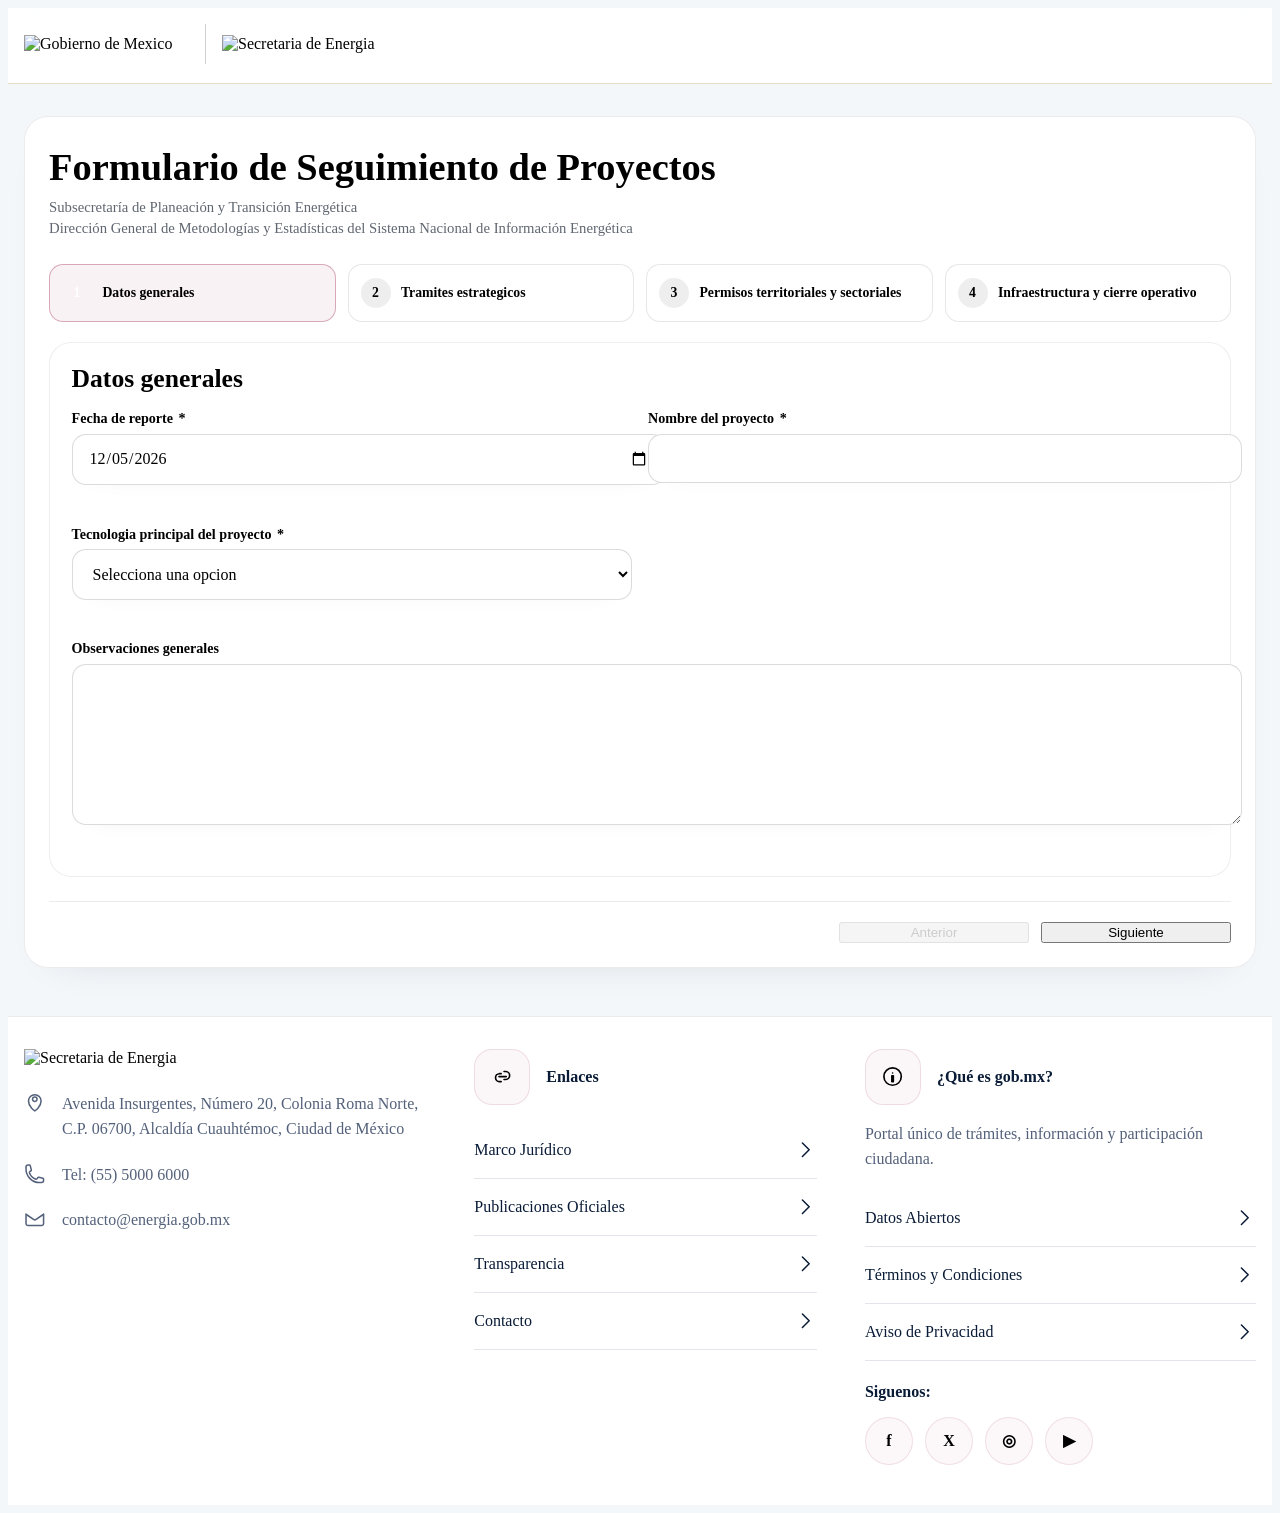
==== index.html @ 850696e2 "Construye formulario de seguimiento" ====
<!doctype html>
<html lang="es">

<head>
    <meta charset="utf-8">
    <meta name="viewport" content="width=device-width, initial-scale=1">
    <title>Formulario de Seguimiento de Proyectos</title>
    <meta name="description" content="Formulario institucional para participantes de la Primera Convocatoria.">
    <link rel="stylesheet" href="Estilos Institucionales/css/base-theme.css">
    <link rel="stylesheet" href="formulario-1c.css">
</head>

<body>
    <svg class="icon-sprite" aria-hidden="true" focusable="false">
        <symbol id="icon-map-pin" viewBox="0 0 24 24">
            <path d="M12 21s7-4.35 7-11a7 7 0 1 0-14 0c0 6.65 7 11 7 11Z" />
            <path d="M12 10.5a2.5 2.5 0 1 0 0-5 2.5 2.5 0 0 0 0 5Z" />
        </symbol>
        <symbol id="icon-phone" viewBox="0 0 24 24">
            <path d="M2.25 6.75c0 8.28 6.72 15 15 15h2.25a2.25 2.25 0 0 0 2.25-2.25v-1.37c0-.52-.35-.97-.85-1.09l-4.42-1.1a1.13 1.13 0 0 0-1.17.42l-.97 1.3a1.13 1.13 0 0 1-1.21.38 12.04 12.04 0 0 1-7.12-7.12 1.13 1.13 0 0 1 .38-1.21l1.3-.97c.36-.27.52-.74.42-1.17L7.01 3.15a1.13 1.13 0 0 0-1.09-.85H4.5A2.25 2.25 0 0 0 2.25 4.5v2.25Z" />
        </symbol>
        <symbol id="icon-envelope" viewBox="0 0 24 24">
            <path d="M21.75 6.75v10.5A2.25 2.25 0 0 1 19.5 19.5h-15a2.25 2.25 0 0 1-2.25-2.25V6.75" />
            <path d="m3 7.5 8.02 5.35a1.75 1.75 0 0 0 1.96 0L21 7.5" />
        </symbol>
        <symbol id="icon-link" viewBox="0 0 24 24">
            <path d="M13.5 6.75h1.88a4.13 4.13 0 0 1 0 8.25H13.5" />
            <path d="M10.5 17.25H8.63a4.13 4.13 0 0 1 0-8.25H10.5" />
            <path d="M8.25 12h7.5" />
        </symbol>
        <symbol id="icon-info" viewBox="0 0 24 24">
            <path d="M11.25 11.25h1.5v6h-1.5z" />
            <path d="M12 8.25h.01" />
            <path d="M21 12a9 9 0 1 1-18 0 9 9 0 0 1 18 0Z" />
        </symbol>
        <symbol id="icon-chevron-right" viewBox="0 0 24 24">
            <path d="m8.25 4.5 7.5 7.5-7.5 7.5" />
        </symbol>
    </svg>

    <header class="page-header">
        <div class="shell page-header__inner">
            <div class="brand-lockup" aria-label="Identidad institucional">
                <img src="Estilos Institucionales/img/logo_gob.png" alt="Gobierno de Mexico"
                    class="brand-lockup__logo brand-lockup__logo--gob">
                <span class="brand-lockup__divider" aria-hidden="true"></span>
                <img src="Estilos Institucionales/img/logo_sener.png" alt="Secretaria de Energia"
                    class="brand-lockup__logo brand-lockup__logo--sener">
            </div>
        </div>
    </header>

    <main class="shell page-main">
        <section class="workspace-grid">
            <form id="convocatoria-form" class="form-card animate-soft animate-fade-in-up" novalidate>
                <div class="form-card__header">
                    <div>
                        <h2>Formulario de Seguimiento de Proyectos</h2>
                        <div class="form-card__institution">
                            <p>Subsecretaría de Planeación y Transición Energética</p>
                            <p>Dirección General de Metodologías y Estadísticas del Sistema Nacional de Información Energética</p>
                        </div>
                    </div>
                </div>

                <div id="global-message" class="notice-banner" hidden></div>
                <nav id="form-stepper" class="stepper" aria-label="Pasos del formulario"></nav>
                <div id="form-sections" class="form-sections"></div>
                <datalist id="projectNameOptions"></datalist>

                <div class="form-actions">
                    <div class="form-actions__buttons">
                        <button type="button" class="btn btn-secondary" id="prev-step-button">Anterior</button>
                        <button type="button" class="btn btn-primary" id="next-step-button">Siguiente</button>
                        <button type="submit" class="btn btn-primary" id="submit-button">Enviar formulario</button>
                    </div>
                </div>
            </form>

        </section>
    </main>

    <footer class="page-footer">
        <div class="shell footer-grid">
            <section class="footer-contact animate-soft animate-fade-in-up" aria-label="Contacto">
                <img src="Estilos Institucionales/img/logo_sener.png" alt="Secretaria de Energia"
                    class="footer-logo">
                <ul class="footer-list">
                    <li>
                        <span class="footer-icon" aria-hidden="true"><svg><use href="#icon-map-pin"></use></svg></span>
                        <span>Avenida Insurgentes, Número 20, Colonia Roma Norte, C.P. 06700, Alcaldía Cuauhtémoc, Ciudad de México</span>
                    </li>
                    <li>
                        <span class="footer-icon" aria-hidden="true"><svg><use href="#icon-phone"></use></svg></span>
                        <span>Tel: (55) 5000 6000</span>
                    </li>
                    <li>
                        <span class="footer-icon" aria-hidden="true"><svg><use href="#icon-envelope"></use></svg></span>
                        <span>contacto@energia.gob.mx</span>
                    </li>
                </ul>
            </section>

            <section class="footer-links animate-soft animate-fade-in-up animate-delay-1" aria-label="Enlaces">
                <div class="footer-heading">
                    <span class="footer-heading__icon" aria-hidden="true"><svg><use href="#icon-link"></use></svg></span>
                    <h2>Enlaces</h2>
                </div>
                <a href="#" class="footer-link">Marco Jurídico<span aria-hidden="true"><svg><use href="#icon-chevron-right"></use></svg></span></a>
                <a href="#" class="footer-link">Publicaciones Oficiales<span aria-hidden="true"><svg><use href="#icon-chevron-right"></use></svg></span></a>
                <a href="#" class="footer-link">Transparencia<span aria-hidden="true"><svg><use href="#icon-chevron-right"></use></svg></span></a>
                <a href="#" class="footer-link">Contacto<span aria-hidden="true"><svg><use href="#icon-chevron-right"></use></svg></span></a>
            </section>

            <section class="footer-gob animate-soft animate-fade-in-up animate-delay-2" aria-label="Gob.mx">
                <div class="footer-heading">
                    <span class="footer-heading__icon" aria-hidden="true"><svg><use href="#icon-info"></use></svg></span>
                    <h2>¿Qué es gob.mx?</h2>
                </div>
                <p>Portal único de trámites, información y participación ciudadana.</p>
                <a href="#" class="footer-link">Datos Abiertos<span aria-hidden="true"><svg><use href="#icon-chevron-right"></use></svg></span></a>
                <a href="#" class="footer-link">Términos y Condiciones<span aria-hidden="true"><svg><use href="#icon-chevron-right"></use></svg></span></a>
                <a href="#" class="footer-link">Aviso de Privacidad<span aria-hidden="true"><svg><use href="#icon-chevron-right"></use></svg></span></a>
                <h3>Siguenos:</h3>
                <div class="footer-social" aria-label="Redes sociales">
                    <a href="#" aria-label="Facebook">f</a>
                    <a href="#" aria-label="X">X</a>
                    <a href="#" aria-label="Instagram">◎</a>
                    <a href="#" aria-label="YouTube">▶</a>
                </div>
            </section>
        </div>
    </footer>

    <script src="formulario-1c.js"></script>
</body>

</html>
---- formulario-1c.css ----
@font-face {
    font-family: 'Patria';
    src: url('Estilos Institucionales/tipografias/Patria_Regular.otf') format('opentype');
    font-weight: 400;
}

@font-face {
    font-family: 'Patria';
    src: url('Estilos Institucionales/tipografias/Patria_Bold.otf') format('opentype');
    font-weight: 700;
}

@font-face {
    font-family: 'Noto Sans Local';
    src: url('Estilos Institucionales/tipografias/NotoSans-Regular.ttf') format('truetype');
    font-weight: 400;
}

@font-face {
    font-family: 'Noto Sans Local';
    src: url('Estilos Institucionales/tipografias/NotoSans-Bold.ttf') format('truetype');
    font-weight: 700;
}

:root {
    --page-bg: #f4f7fa;
    --panel-border: rgba(15, 23, 42, 0.08);
    --panel-shadow: 0 18px 40px -34px rgba(15, 23, 42, 0.22);
    --field-shadow: 0 10px 24px -22px rgba(15, 23, 42, 0.14);
    --danger: #b42318;
    --warning: #b54708;
    --success: #027a48;
    --ink-soft: #5f6670;
    --surface-strong: #ffffff;
    --motion-ease: cubic-bezier(0.22, 1, 0.36, 1);
}

html {
    background: #f4f7fa;
}

body {
    font-family: 'Noto Sans Local', var(--font-sans);
    background: var(--page-bg);
    color: var(--color-text-primary);
}

.icon-sprite {
    position: absolute;
    width: 0;
    height: 0;
    overflow: hidden;
}

.animate-soft {
    animation-duration: 0.55s;
    animation-fill-mode: both;
    animation-timing-function: var(--motion-ease);
}

.animate-fade-in-up {
    animation-name: softFadeInUp;
}

.animate-delay-1 {
    animation-delay: 0.08s;
}

.animate-delay-2 {
    animation-delay: 0.16s;
}

@keyframes softFadeInUp {
    from {
        opacity: 0;
        transform: translate3d(0, 14px, 0);
    }

    to {
        opacity: 1;
        transform: translate3d(0, 0, 0);
    }
}

.shell {
    width: min(1240px, calc(100% - 2rem));
    margin: 0 auto;
}

.page-header {
    position: sticky;
    top: 0;
    z-index: 10;
    backdrop-filter: blur(18px);
    background: rgba(255, 255, 255, 0.92);
    border-bottom: 1px solid rgba(165, 127, 44, 0.26);
}

.page-header::after {
    content: '';
    display: block;
    height: 3px;
    background: var(--gobmx-guinda);
}

.page-header__inner {
    display: flex;
    align-items: center;
    justify-content: space-between;
    gap: 1rem;
    padding: 1rem 0;
}

.brand-lockup {
    display: flex;
    align-items: center;
    gap: 1rem;
    min-width: 0;
}

.brand-lockup__logo--gob {
    width: clamp(118px, 16vw, 165px);
}

.brand-lockup__logo--sener {
    width: clamp(120px, 16vw, 168px);
}

.brand-lockup__divider {
    width: 1px;
    height: 40px;
    background: rgba(152, 152, 154, 0.45);
}

.section-kicker {
    margin: 0;
    text-transform: uppercase;
    letter-spacing: 0.12em;
    font-size: 0.72rem;
    font-weight: 700;
}

.section-kicker {
    color: var(--gobmx-guinda);
}

.page-main {
    padding: 2rem 0 3rem;
}

.form-card {
    background: var(--surface-strong);
    border: 1px solid var(--panel-border);
    box-shadow: var(--panel-shadow);
    border-radius: 24px;
}

.form-card__header h2,
.form-section__title,
.procedure-card__title {
    font-family: 'Patria', var(--font-heading);
}

.workspace-grid {
    display: block;
}

.form-card {
    padding: 1.5rem;
}

.form-card__header {
    display: flex;
    align-items: flex-start;
    justify-content: space-between;
    gap: 1rem;
    margin-bottom: 1.5rem;
}

.form-card__header h2 {
    margin: 0.4rem 0 0;
    color: var(--gobmx-guinda);
    font-size: clamp(1.9rem, 3vw, 2.6rem);
    line-height: 1.08;
}

.form-card__institution {
    margin-top: 0.5rem;
    color: var(--ink-soft);
    font-size: 0.92rem;
    line-height: 1.45;
}

.form-card__institution p {
    margin: 0;
}

.notice-banner {
    border-radius: 16px;
    padding: 0.95rem 1rem;
    margin-bottom: 1.25rem;
    border: 1px solid transparent;
    font-weight: 700;
}

.notice-banner--info {
    background: rgba(30, 91, 79, 0.08);
    color: var(--gobmx-verde);
    border-color: rgba(30, 91, 79, 0.18);
}

.notice-banner--warning {
    background: rgba(181, 71, 8, 0.09);
    color: var(--warning);
    border-color: rgba(181, 71, 8, 0.2);
}

.notice-banner--error {
    background: rgba(180, 35, 24, 0.08);
    color: var(--danger);
    border-color: rgba(180, 35, 24, 0.18);
}

.notice-banner--success {
    background: rgba(2, 122, 72, 0.08);
    color: var(--success);
    border-color: rgba(2, 122, 72, 0.18);
}

.stepper {
    display: grid;
    grid-template-columns: repeat(4, minmax(0, 1fr));
    gap: 0.75rem;
    margin-bottom: 1.25rem;
}

.stepper__item {
    display: flex;
    align-items: center;
    gap: 0.65rem;
    min-height: 58px;
    padding: 0.75rem;
    border: 1px solid rgba(15, 23, 42, 0.1);
    border-radius: 14px;
    background: #ffffff;
    color: var(--color-text-secondary);
    font: inherit;
    font-size: 0.86rem;
    font-weight: 700;
    text-align: left;
    cursor: pointer;
    transition: border-color 0.2s ease, background-color 0.2s ease, color 0.2s ease, transform 0.2s ease;
    animation: softFadeInUp 0.45s var(--motion-ease) both;
}

.stepper__item:nth-child(2) {
    animation-delay: 0.04s;
}

.stepper__item:nth-child(3) {
    animation-delay: 0.08s;
}

.stepper__item:nth-child(4) {
    animation-delay: 0.12s;
}

.stepper__item:hover {
    transform: translateY(-1px);
}

.stepper__item span {
    display: inline-grid;
    place-items: center;
    flex: 0 0 30px;
    width: 30px;
    height: 30px;
    border-radius: 999px;
    background: rgba(152, 152, 154, 0.16);
    color: var(--color-text-secondary);
}

.stepper__item.is-active {
    border-color: rgba(155, 34, 71, 0.35);
    background: rgba(155, 34, 71, 0.06);
    color: var(--gobmx-guinda);
}

.stepper__item.is-active span {
    background: var(--gobmx-guinda);
    color: #ffffff;
}

.form-sections {
    display: grid;
    gap: 1.25rem;
}

.form-section[hidden],
#next-step-button[hidden],
#submit-button[hidden] {
    display: none !important;
}

.form-section {
    padding: 1.35rem;
    border-radius: 22px;
    background: #ffffff;
    border: 1px solid rgba(15, 23, 42, 0.07);
}

.form-section:not([hidden]) {
    animation: softFadeInUp 0.38s var(--motion-ease) both;
}

.form-section__header {
    display: flex;
    align-items: end;
    justify-content: space-between;
    gap: 1rem;
    margin-bottom: 1rem;
}

.form-section__title {
    margin: 0;
    color: var(--gobmx-guinda);
    font-size: 1.6rem;
}

.general-grid,
.procedure-grid,
.field-grid {
    display: grid;
    gap: 1rem;
}

.general-grid,
.field-grid {
    grid-template-columns: repeat(2, minmax(0, 1fr));
}

.field,
.procedure-card {
    position: relative;
}

.field--full,
.procedure-card,
.field-grid .field--full {
    grid-column: 1 / -1;
}

.field__label {
    display: flex;
    align-items: center;
    gap: 0.35rem;
    margin-bottom: 0.4rem;
    font-size: 0.88rem;
    font-weight: 700;
    color: var(--color-text-secondary);
}

.field__required {
    color: var(--gobmx-guinda);
}

.field__control,
.field__textarea,
.field__select {
    width: 100%;
    border: 1px solid rgba(152, 152, 154, 0.35);
    background: #fff;
    border-radius: 14px;
    padding: 0.92rem 1rem;
    font: inherit;
    color: var(--color-text-primary);
    box-shadow: var(--field-shadow);
    transition: border-color 0.2s ease, box-shadow 0.2s ease, transform 0.2s ease;
}

.field__textarea {
    min-height: 130px;
    resize: vertical;
}

.field__control:focus,
.field__textarea:focus,
.field__select:focus {
    outline: none;
    border-color: rgba(155, 34, 71, 0.55);
    box-shadow: 0 0 0 4px rgba(155, 34, 71, 0.12);
    transform: translateY(-1px);
}

.field__error {
    display: block;
    margin-top: 0.45rem;
    font-size: 0.8rem;
}

.field__error {
    color: var(--danger);
    min-height: 1.1rem;
}

.field.is-invalid .field__control,
.field.is-invalid .field__textarea,
.field.is-invalid .field__select {
    border-color: rgba(180, 35, 24, 0.5);
    box-shadow: 0 0 0 4px rgba(180, 35, 24, 0.1);
}

.field.is-disabled {
    opacity: 0.58;
}

.field.is-disabled .field__control,
.field.is-disabled .field__textarea,
.field.is-disabled .field__select {
    background: #f8fafc;
    box-shadow: none;
}

.procedure-grid {
    grid-template-columns: repeat(2, minmax(0, 1fr));
}

.procedure-card {
    padding: 1.1rem;
    border-radius: 20px;
    background: #ffffff;
    border: 1px solid rgba(15, 23, 42, 0.08);
    transition: border-color 0.2s ease, box-shadow 0.2s ease, transform 0.2s ease;
}

.procedure-card:hover {
    border-color: rgba(155, 34, 71, 0.14);
    box-shadow: 0 12px 28px -28px rgba(15, 23, 42, 0.3);
    transform: translateY(-1px);
}

.procedure-card__title {
    margin: 0 0 0.25rem;
    color: var(--gobmx-guinda);
    font-size: 1.2rem;
}

.procedure-card__grid {
    display: grid;
    grid-template-columns: repeat(2, minmax(0, 1fr));
    gap: 1rem;
}

.procedure-card__grid .field:last-child {
    grid-column: 1 / -1;
}

.form-actions {
    margin-top: 1.5rem;
    padding-top: 1.25rem;
    border-top: 1px solid rgba(152, 152, 154, 0.18);
    display: flex;
    align-items: center;
    justify-content: flex-end;
    gap: 1rem;
}

.page-footer p {
    margin: 0;
    color: var(--ink-soft);
}

.form-actions__buttons {
    display: flex;
    gap: 0.75rem;
    flex-wrap: wrap;
    justify-content: flex-end;
}

.btn {
    min-width: 190px;
}

.btn[disabled] {
    opacity: 0.6;
    cursor: not-allowed;
    transform: none;
}

.page-footer {
    border-top: 1px solid rgba(15, 23, 42, 0.08);
    background: #ffffff;
    overflow: hidden;
}

.footer-grid {
    display: grid;
    grid-template-columns: minmax(240px, 1.08fr) minmax(220px, 0.92fr) minmax(240px, 1.05fr);
    gap: clamp(1.5rem, 4vw, 3rem);
    padding: 2rem 0 2.5rem;
}

.footer-logo {
    width: min(220px, 100%);
    margin-bottom: 1.6rem;
}

.footer-list {
    display: grid;
    gap: 1.3rem;
    margin: 0;
    padding: 0;
    list-style: none;
}

.footer-list li {
    display: grid;
    grid-template-columns: 26px minmax(0, 1fr);
    gap: 0.75rem;
    color: #53617a;
    line-height: 1.55;
}

.footer-icon,
.footer-heading__icon {
    color: var(--gobmx-guinda);
    font-weight: 700;
}

.footer-icon svg,
.footer-heading__icon svg,
.footer-link svg {
    display: block;
    width: 1.35rem;
    height: 1.35rem;
    fill: none;
    stroke: currentColor;
    stroke-width: 1.7;
    stroke-linecap: round;
    stroke-linejoin: round;
}

.footer-heading__icon svg {
    width: 1.45rem;
    height: 1.45rem;
}

.footer-heading {
    display: flex;
    align-items: center;
    gap: 1rem;
    min-height: 54px;
    margin-bottom: 1.1rem;
}

.footer-heading__icon {
    display: inline-grid;
    place-items: center;
    flex: 0 0 54px;
    width: 54px;
    height: 54px;
    border-radius: 18px;
    background: rgba(155, 34, 71, 0.04);
    border: 1px solid rgba(155, 34, 71, 0.12);
}

.footer-heading h2,
.footer-gob h3 {
    margin: 0;
    color: #091b36;
    font-family: 'Noto Sans Local', var(--font-sans);
    font-size: 1rem;
    font-weight: 700;
}

.footer-gob p {
    margin: 0 0 1.15rem;
    color: #53617a;
    line-height: 1.55;
}

.footer-link {
    display: flex;
    align-items: center;
    justify-content: space-between;
    gap: 1rem;
    min-height: 56px;
    border-bottom: 1px solid rgba(83, 97, 122, 0.16);
    color: #091b36;
    text-decoration: none;
}

.footer-link span {
    color: var(--gobmx-guinda);
    flex: 0 0 auto;
}

.footer-gob h3 {
    margin-top: 1.35rem;
}

.footer-social {
    display: flex;
    flex-wrap: wrap;
    gap: 0.75rem;
    margin-top: 1rem;
}

.footer-social a {
    display: inline-grid;
    place-items: center;
    width: 46px;
    height: 46px;
    border-radius: 999px;
    background: rgba(155, 34, 71, 0.03);
    border: 1px solid rgba(155, 34, 71, 0.12);
    color: var(--gobmx-guinda);
    font-weight: 700;
    text-decoration: none;
    transition: border-color 0.2s ease, background-color 0.2s ease, transform 0.2s ease;
}

.footer-social a:hover,
.footer-link:hover {
    color: var(--gobmx-guinda);
}

.footer-social a:hover {
    background: rgba(155, 34, 71, 0.08);
    border-color: rgba(155, 34, 71, 0.2);
    transform: translateY(-2px);
}

@media (prefers-reduced-motion: reduce) {
    *,
    *::before,
    *::after {
        animation-duration: 0.001ms !important;
        animation-iteration-count: 1 !important;
        scroll-behavior: auto !important;
        transition-duration: 0.001ms !important;
    }
}

@media (max-width: 1100px) {
    .stepper {
        grid-template-columns: repeat(2, minmax(0, 1fr));
    }

    .procedure-grid {
        grid-template-columns: 1fr;
    }

    .footer-grid {
        grid-template-columns: repeat(2, minmax(0, 1fr));
    }

    .footer-gob {
        grid-column: 1 / -1;
    }
}

@media (max-width: 820px) {

    .general-grid,
    .procedure-grid,
    .procedure-card__grid,
    .field-grid,
    .stepper {
        grid-template-columns: 1fr;
    }

    .page-header__inner,
    .form-card__header,
    .form-actions {
        flex-direction: column;
        align-items: flex-start;
    }

    .form-actions__buttons,
    .btn {
        width: 100%;
    }

    .btn {
        min-width: 0;
    }

    .footer-grid {
        grid-template-columns: 1fr;
    }

    .footer-gob {
        grid-column: auto;
    }
}

@media (max-width: 560px) {
    .shell {
        width: min(100% - 1rem, 100%);
    }

    .page-main {
        padding-top: 1rem;
        padding-bottom: 1.5rem;
    }

    .form-card,
    .form-section,
    .procedure-card {
        border-radius: 18px;
    }

    .brand-lockup {
        gap: 0.65rem;
        width: 100%;
        justify-content: center;
    }

    .brand-lockup__divider {
        height: 32px;
    }

    .brand-lockup__logo--gob,
    .brand-lockup__logo--sener {
        width: min(38vw, 132px);
    }

    .form-card {
        padding: 1rem;
    }

    .form-section,
    .procedure-card {
        padding: 1rem;
    }

    .form-card__header h2 {
        font-size: 1.75rem;
    }

    .form-card__institution {
        font-size: 0.86rem;
    }

    .stepper__item {
        min-height: 52px;
    }

    .footer-grid {
        padding-top: 1.5rem;
    }
}
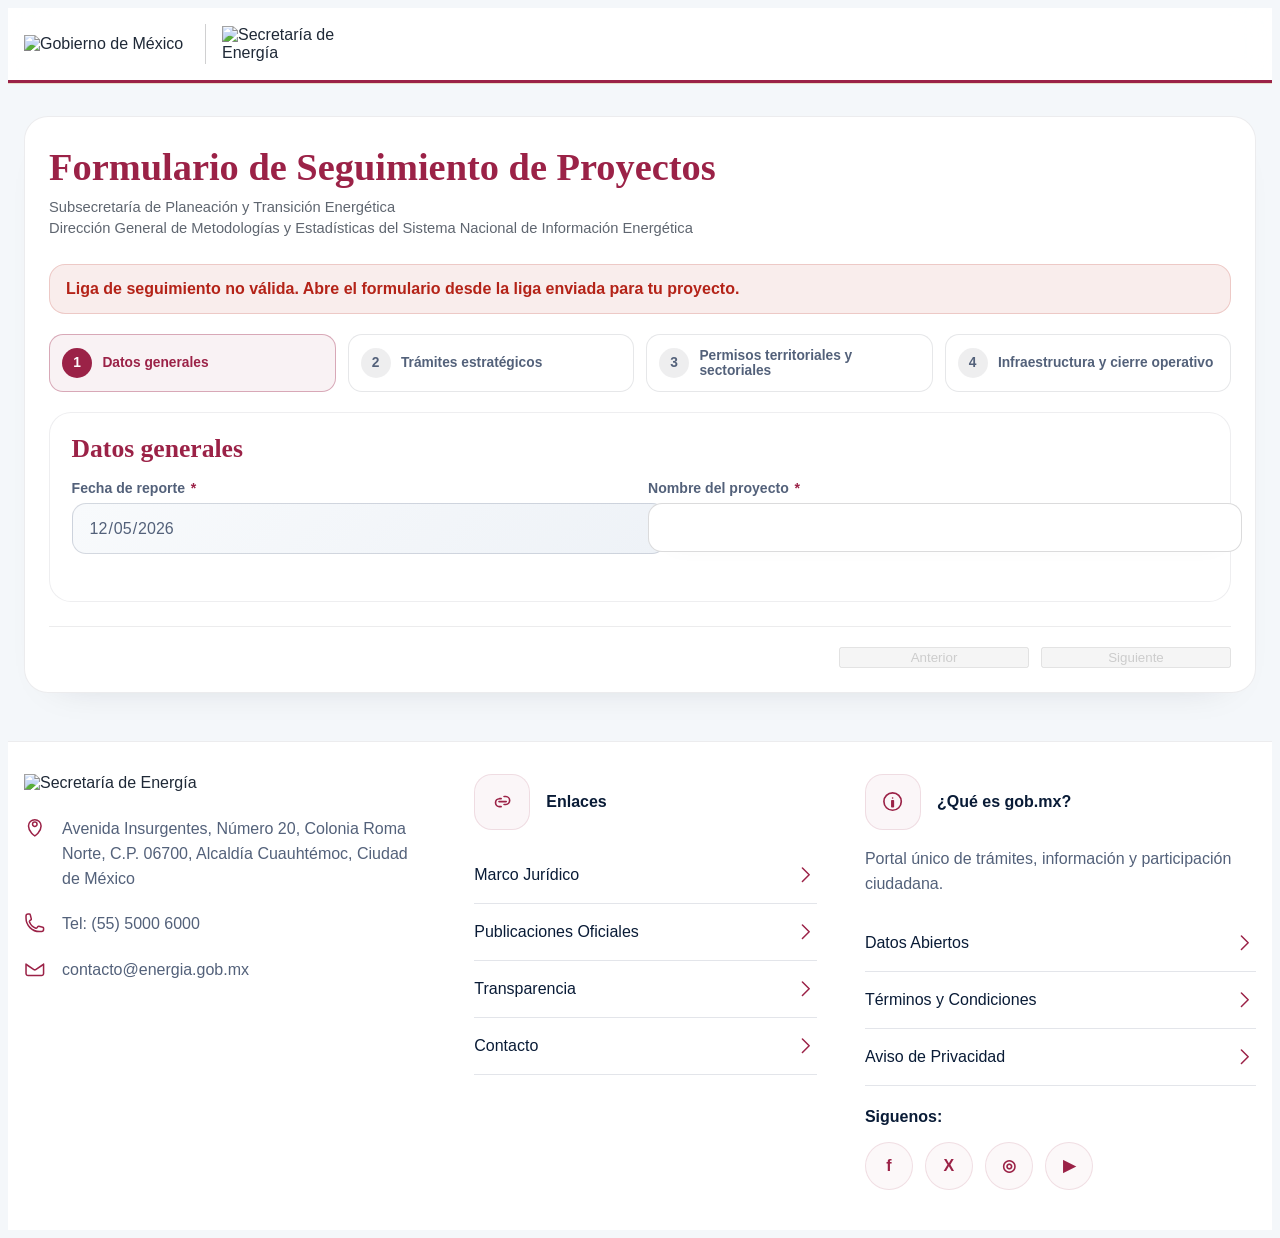
==== commit 7819c0ce: "Agrega dashboard y reporte de seguimiento" ====
--- a/index.html
+++ b/index.html
@@ -41,10 +41,10 @@
     <header class="page-header">
         <div class="shell page-header__inner">
             <div class="brand-lockup" aria-label="Identidad institucional">
-                <img src="Estilos Institucionales/img/logo_gob.png" alt="Gobierno de Mexico"
+                <img src="Estilos Institucionales/img/logo_gob.png" alt="Gobierno de México"
                     class="brand-lockup__logo brand-lockup__logo--gob">
                 <span class="brand-lockup__divider" aria-hidden="true"></span>
-                <img src="Estilos Institucionales/img/logo_sener.png" alt="Secretaria de Energia"
+                <img src="Estilos Institucionales/img/logo_sener.png" alt="Secretaría de Energía"
                     class="brand-lockup__logo brand-lockup__logo--sener">
             </div>
         </div>
@@ -64,6 +64,7 @@
                 </div>
 
                 <div id="global-message" class="notice-banner" hidden></div>
+                <section id="progress-dashboard" class="progress-dashboard" hidden></section>
                 <nav id="form-stepper" class="stepper" aria-label="Pasos del formulario"></nav>
                 <div id="form-sections" class="form-sections"></div>
                 <datalist id="projectNameOptions"></datalist>
@@ -77,13 +78,24 @@
                 </div>
             </form>
 
+            <section id="report-deck-panel" class="report-deck-panel" hidden aria-label="Reporte de seguimiento">
+                <div class="report-toolbar">
+                    <h2>Reporte tipo presentación</h2>
+                    <div class="report-toolbar__actions">
+                        <button type="button" class="btn btn-secondary" id="close-report-button">Volver al formulario</button>
+                        <button type="button" class="btn btn-primary" id="download-pdf-button">Descargar PDF</button>
+                    </div>
+                </div>
+                <div id="report-deck" class="report-deck"></div>
+            </section>
+
         </section>
     </main>
 
     <footer class="page-footer">
         <div class="shell footer-grid">
             <section class="footer-contact animate-soft animate-fade-in-up" aria-label="Contacto">
-                <img src="Estilos Institucionales/img/logo_sener.png" alt="Secretaria de Energia"
+                <img src="Estilos Institucionales/img/logo_sener.png" alt="Secretaría de Energía"
                     class="footer-logo">
                 <ul class="footer-list">
                     <li>
@@ -132,7 +144,10 @@
         </div>
     </footer>
 
-    <script src="formulario-1c.js"></script>
+    <script src="https://cdn.jsdelivr.net/npm/d3@7/dist/d3.min.js"></script>
+    <script src="https://cdn.jsdelivr.net/npm/html2canvas@1.4.1/dist/html2canvas.min.js"></script>
+    <script src="https://cdn.jsdelivr.net/npm/jspdf@2.5.1/dist/jspdf.umd.min.js"></script>
+    <script src="formulario-1c.js?v=20260519-edit-button-text"></script>
 </body>
 
 </html>
--- a/formulario-1c.css
+++ b/formulario-1c.css
@@ -23,6 +23,14 @@
 }
 
 :root {
+    --gobmx-guinda: #9b2247;
+    --gobmx-verde: #1e5b4f;
+    --gobmx-dorado: #a57f2c;
+    --color-text-primary: #1f2937;
+    --color-text-secondary: #53617a;
+    --color-border: rgba(15, 23, 42, 0.12);
+    --font-sans: 'Noto Sans Local', Arial, sans-serif;
+    --font-heading: 'Patria', Georgia, serif;
     --page-bg: #f4f7fa;
     --panel-border: rgba(15, 23, 42, 0.08);
     --panel-shadow: 0 18px 40px -34px rgba(15, 23, 42, 0.22);
@@ -225,6 +233,369 @@
     background: rgba(2, 122, 72, 0.08);
     color: var(--success);
     border-color: rgba(2, 122, 72, 0.18);
+}
+
+.progress-dashboard {
+    position: relative;
+    margin-bottom: 1.4rem;
+    padding: 0;
+    overflow: hidden;
+    border: 1px solid rgba(155, 34, 71, 0.16);
+    border-radius: 18px;
+    background:
+        linear-gradient(135deg, rgba(155, 34, 71, 0.12), transparent 34%),
+        linear-gradient(145deg, #f8fafc 0%, #ffffff 52%, #eef6f2 100%);
+    box-shadow: 0 24px 46px -34px rgba(15, 23, 42, 0.34);
+}
+
+.progress-dashboard::before {
+    content: '';
+    position: absolute;
+    inset: 0;
+    pointer-events: none;
+    background-image:
+        linear-gradient(rgba(155, 34, 71, 0.05) 1px, transparent 1px),
+        linear-gradient(90deg, rgba(30, 91, 79, 0.05) 1px, transparent 1px);
+    background-size: 34px 34px;
+    mask-image: linear-gradient(90deg, rgba(0, 0, 0, 0.75), transparent 75%);
+}
+
+.progress-dashboard__shell {
+    position: relative;
+    display: grid;
+    grid-template-columns: minmax(230px, 0.86fr) minmax(0, 2.5fr);
+    gap: 1rem;
+    padding: 1rem;
+}
+
+.progress-dashboard__side,
+.progress-dashboard__main {
+    border: 1px solid rgba(15, 23, 42, 0.08);
+    border-radius: 14px;
+    background: rgba(255, 255, 255, 0.86);
+    box-shadow: 0 16px 32px -30px rgba(15, 23, 42, 0.42);
+    backdrop-filter: blur(14px);
+}
+
+.progress-dashboard__side {
+    display: grid;
+    align-content: start;
+    gap: 0.9rem;
+    padding: 1rem;
+    border-color: rgba(155, 34, 71, 0.18);
+    background: linear-gradient(160deg, #ffffff 0%, #fff7fa 100%);
+}
+
+.progress-dashboard__main {
+    padding: 1rem;
+}
+
+.progress-dashboard__header {
+    display: flex;
+    align-items: flex-start;
+    justify-content: space-between;
+    gap: 1rem;
+}
+
+.progress-dashboard__eyebrow {
+    margin: 0 0 0.2rem;
+    color: var(--gobmx-verde);
+    font-size: 0.78rem;
+    font-weight: 800;
+    letter-spacing: 0.08em;
+    text-transform: uppercase;
+}
+
+.progress-dashboard h3 {
+    margin: 0;
+    color: var(--gobmx-guinda);
+    font-family: 'Patria', var(--font-heading);
+    font-size: 1.35rem;
+}
+
+.progress-dashboard p {
+    margin: 0.25rem 0 0;
+    color: var(--color-text-secondary);
+}
+
+.progress-dashboard__chart {
+    display: grid;
+    place-items: center;
+    width: 100%;
+    min-height: 138px;
+}
+
+.progress-donut-chart {
+    position: relative;
+    display: grid;
+    place-items: center;
+    width: 138px;
+    height: 138px;
+    border: 1px solid rgba(155, 34, 71, 0.18);
+    border-radius: 50%;
+    background: #ffffff;
+    color: var(--gobmx-guinda);
+    box-shadow: 0 10px 24px -18px rgba(155, 34, 71, 0.48);
+}
+
+.progress-donut-chart svg {
+    width: 100%;
+    height: 100%;
+}
+
+.progress-donut-chart__label,
+.progress-donut-chart > strong,
+.progress-donut-chart > span {
+    position: absolute;
+    inset: 0;
+    display: grid;
+    place-content: center;
+    text-align: center;
+}
+
+.progress-donut-chart__label strong,
+.progress-donut-chart > strong {
+    font-size: 1.6rem;
+    line-height: 1;
+}
+
+.progress-donut-chart__label span,
+.progress-donut-chart > span {
+    margin-top: 2rem;
+    color: var(--color-text-secondary);
+    font-size: 0.78rem;
+    font-weight: 700;
+}
+
+.progress-status-chart {
+    display: grid;
+    gap: 0.58rem;
+    margin-top: 0.8rem;
+    padding: 0.85rem;
+    border: 1px solid rgba(15, 23, 42, 0.08);
+    border-radius: 12px;
+    background: rgba(248, 250, 252, 0.86);
+}
+
+.progress-status-row {
+    display: grid;
+    grid-template-columns: minmax(92px, 0.75fr) minmax(120px, 2fr) 2.2rem;
+    align-items: center;
+    gap: 0.65rem;
+}
+
+.progress-status-row__label {
+    color: var(--color-text-secondary);
+    font-size: 0.78rem;
+    font-weight: 800;
+}
+
+.progress-status-row__track {
+    overflow: hidden;
+    height: 9px;
+    border-radius: 999px;
+    background: rgba(15, 23, 42, 0.1);
+}
+
+.progress-status-row__track span {
+    display: block;
+    height: 100%;
+    border-radius: inherit;
+}
+
+.progress-status-row strong {
+    color: var(--color-text-primary);
+    font-size: 0.9rem;
+    text-align: right;
+}
+
+.progress-status-row--complete .progress-status-row__track span {
+    background: var(--success);
+}
+
+.progress-status-row--progress .progress-status-row__track span {
+    background: var(--warning);
+}
+
+.progress-status-row--issue .progress-status-row__track span {
+    background: var(--danger);
+}
+
+.progress-status-row--pending .progress-status-row__track span {
+    background: var(--color-text-secondary);
+}
+
+.progress-dashboard__meta {
+    display: flex;
+    flex-wrap: wrap;
+    gap: 0.5rem;
+}
+
+.progress-dashboard__meta span {
+    padding: 0.32rem 0.58rem;
+    border: 1px solid rgba(15, 23, 42, 0.08);
+    border-radius: 999px;
+    background: rgba(255, 255, 255, 0.72);
+    color: var(--color-text-secondary);
+    font-size: 0.78rem;
+    font-weight: 800;
+}
+
+.progress-dashboard__metrics {
+    display: grid;
+    grid-template-columns: repeat(4, minmax(0, 1fr));
+    gap: 0.75rem;
+    margin-top: 0.9rem;
+}
+
+.progress-metric {
+    position: relative;
+    overflow: hidden;
+    padding: 0.8rem;
+    border: 1px solid rgba(15, 23, 42, 0.08);
+    border-radius: 12px;
+    background: #ffffff;
+    box-shadow: 0 12px 24px -26px rgba(15, 23, 42, 0.5);
+}
+
+.progress-metric::after {
+    content: '';
+    position: absolute;
+    inset: auto 0 0;
+    height: 4px;
+    background: var(--color-text-secondary);
+}
+
+.progress-metric--complete::after {
+    background: var(--success);
+}
+
+.progress-metric--progress::after {
+    background: var(--warning);
+}
+
+.progress-metric--issue::after {
+    background: var(--danger);
+}
+
+.progress-metric--pending::after {
+    background: var(--gobmx-guinda);
+}
+
+.progress-metric span,
+.progress-metric small {
+    display: block;
+    color: var(--color-text-secondary);
+    font-size: 0.76rem;
+    font-weight: 800;
+}
+
+.progress-metric strong {
+    display: block;
+    margin: 0.18rem 0;
+    color: var(--color-text-primary);
+    font-size: 1.55rem;
+    line-height: 1;
+}
+
+.progress-metric--complete strong {
+    color: var(--success);
+}
+
+.progress-metric--progress strong {
+    color: var(--warning);
+}
+
+.progress-metric--issue strong {
+    color: var(--danger);
+}
+
+.progress-metric--pending strong {
+    color: var(--color-text-secondary);
+}
+
+.progress-dashboard__stages {
+    display: grid;
+    grid-template-columns: repeat(2, minmax(0, 1fr));
+    gap: 0.75rem;
+    margin-top: 0.75rem;
+}
+
+.stage-progress-card {
+    position: relative;
+    padding: 0.85rem;
+    border: 1px solid rgba(15, 23, 42, 0.08);
+    border-radius: 12px;
+    background: #ffffff;
+    box-shadow: 0 12px 24px -28px rgba(15, 23, 42, 0.45);
+}
+
+.stage-progress-card__top {
+    display: flex;
+    align-items: flex-start;
+    justify-content: space-between;
+    gap: 0.75rem;
+}
+
+.stage-progress-card h4 {
+    margin: 0;
+    color: var(--color-text-primary);
+    font-size: 0.86rem;
+}
+
+.stage-progress-card strong {
+    color: var(--gobmx-guinda);
+}
+
+.stage-progress-card__bar {
+    overflow: hidden;
+    height: 7px;
+    margin-top: 0.65rem;
+    border-radius: 999px;
+    background: rgba(15, 23, 42, 0.1);
+}
+
+.stage-progress-card__bar span {
+    display: block;
+    height: 100%;
+    border-radius: inherit;
+    background: var(--gobmx-guinda);
+}
+
+.stage-progress-card p {
+    margin-top: 0.55rem;
+    font-size: 0.78rem;
+    font-weight: 700;
+}
+
+.progress-dashboard__footer {
+    display: flex;
+    align-items: center;
+    justify-content: space-between;
+    gap: 0.75rem;
+    margin-top: 0.85rem;
+    color: var(--color-text-secondary);
+    font-size: 0.82rem;
+    font-weight: 700;
+}
+
+.progress-dashboard__pending {
+    display: grid;
+    gap: 0.32rem;
+    min-width: 0;
+    padding: 0.75rem;
+    border: 1px solid rgba(30, 91, 79, 0.12);
+    border-radius: 12px;
+    background: rgba(30, 91, 79, 0.06);
+    color: var(--color-text-secondary);
+    font-size: 0.82rem;
+}
+
+.progress-dashboard__pending span {
+    overflow: hidden;
+    text-overflow: ellipsis;
+    white-space: normal;
+    line-height: 1.35;
 }
 
 .stepper {
@@ -297,6 +668,8 @@
 }
 
 .form-section[hidden],
+.stepper__item[hidden],
+.procedure-card[hidden],
 #next-step-button[hidden],
 #submit-button[hidden] {
     display: none !important;
@@ -362,6 +735,10 @@
 
 .field__required {
     color: var(--gobmx-guinda);
+}
+
+.field__control-wrap {
+    position: relative;
 }
 
 .field__control,
@@ -378,6 +755,51 @@
     transition: border-color 0.2s ease, box-shadow 0.2s ease, transform 0.2s ease;
 }
 
+.field.is-prefilled .field__control,
+.field.is-prefilled .field__textarea,
+.field.is-prefilled .field__select,
+.field__control[readonly] {
+    background: linear-gradient(135deg, #f8fafc 0%, #eef2f7 100%);
+    border-color: rgba(83, 97, 122, 0.22);
+    color: var(--color-text-secondary);
+    box-shadow: none;
+}
+
+.field__edit-button {
+    display: none;
+    align-items: center;
+    justify-content: center;
+    flex: 0 0 auto;
+    gap: 0.32rem;
+    min-width: 4.6rem;
+    height: 2rem;
+    padding: 0 0.65rem;
+    border: 1px solid rgba(155, 34, 71, 0.18);
+    border-radius: 999px;
+    background: #ffffff;
+    color: var(--gobmx-guinda);
+    font: inherit;
+    font-size: 0.76rem;
+    font-weight: 700;
+    cursor: pointer;
+    box-shadow: 0 8px 18px -18px rgba(15, 23, 42, 0.35);
+    transition: background-color 0.2s ease, border-color 0.2s ease, transform 0.2s ease;
+}
+
+.field.is-prefilled .field__edit-button:not([hidden]) {
+    display: inline-flex;
+}
+
+.field__label .field__edit-button {
+    margin-left: auto;
+}
+
+.field__edit-button:hover {
+    background: rgba(155, 34, 71, 0.08);
+    border-color: rgba(155, 34, 71, 0.3);
+    transform: translateY(-1px);
+}
+
 .field__textarea {
     min-height: 130px;
     resize: vertical;
@@ -433,16 +855,73 @@
     transition: border-color 0.2s ease, box-shadow 0.2s ease, transform 0.2s ease;
 }
 
+.procedure-card--complete {
+    border-color: rgba(2, 122, 72, 0.22);
+    background: linear-gradient(135deg, rgba(2, 122, 72, 0.06), #ffffff 58%);
+}
+
+.procedure-card--progress {
+    border-color: rgba(181, 71, 8, 0.2);
+    background: linear-gradient(135deg, rgba(181, 71, 8, 0.06), #ffffff 58%);
+}
+
+.procedure-card--issue {
+    border-color: rgba(180, 35, 24, 0.2);
+    background: linear-gradient(135deg, rgba(180, 35, 24, 0.055), #ffffff 58%);
+}
+
+.procedure-card--pending {
+    border-color: rgba(83, 97, 122, 0.16);
+}
+
 .procedure-card:hover {
     border-color: rgba(155, 34, 71, 0.14);
     box-shadow: 0 12px 28px -28px rgba(15, 23, 42, 0.3);
     transform: translateY(-1px);
 }
 
+.procedure-card__heading {
+    display: flex;
+    align-items: flex-start;
+    justify-content: space-between;
+    gap: 0.75rem;
+    margin-bottom: 0.75rem;
+}
+
 .procedure-card__title {
-    margin: 0 0 0.25rem;
+    margin: 0;
     color: var(--gobmx-guinda);
     font-size: 1.2rem;
+}
+
+.procedure-status-badge {
+    flex: 0 0 auto;
+    padding: 0.28rem 0.52rem;
+    border: 1px solid rgba(83, 97, 122, 0.18);
+    border-radius: 999px;
+    background: #ffffff;
+    color: var(--color-text-secondary);
+    font-size: 0.72rem;
+    font-weight: 800;
+}
+
+.procedure-status-badge--complete {
+    border-color: rgba(2, 122, 72, 0.2);
+    color: var(--success);
+}
+
+.procedure-status-badge--progress {
+    border-color: rgba(181, 71, 8, 0.2);
+    color: var(--warning);
+}
+
+.procedure-status-badge--issue {
+    border-color: rgba(180, 35, 24, 0.2);
+    color: var(--danger);
+}
+
+.procedure-status-badge--pending {
+    color: var(--color-text-secondary);
 }
 
 .procedure-card__grid {
@@ -475,6 +954,463 @@
     gap: 0.75rem;
     flex-wrap: wrap;
     justify-content: flex-end;
+}
+
+.dashboard-action {
+    padding: 0.36rem 0.62rem;
+    border: 1px solid rgba(155, 34, 71, 0.18);
+    border-radius: 4px;
+    background: #ffffff;
+    color: var(--gobmx-guinda);
+    font: inherit;
+    font-size: 0.78rem;
+    font-weight: 800;
+    cursor: pointer;
+}
+
+.dashboard-action--primary {
+    background: var(--gobmx-guinda);
+    color: #ffffff;
+}
+
+.progress-dashboard__actions {
+    display: flex;
+    align-items: center;
+    flex-wrap: wrap;
+    justify-content: flex-end;
+    gap: 0.5rem;
+}
+
+.report-deck-panel {
+    margin-top: 2rem;
+}
+
+.report-toolbar {
+    max-width: 1280px;
+    margin: 0 auto 1rem;
+    display: flex;
+    align-items: center;
+    justify-content: space-between;
+    gap: 1rem;
+}
+
+.report-toolbar h2 {
+    margin: 0;
+    color: var(--gobmx-guinda);
+    font-family: 'Patria', var(--font-heading);
+    font-size: 1.4rem;
+}
+
+.report-toolbar__actions {
+    display: flex;
+    flex-wrap: wrap;
+    gap: 0.75rem;
+}
+
+.report-deck {
+    max-width: 1280px;
+    margin: 0 auto;
+    display: grid;
+    gap: 2rem;
+}
+
+.report-slide {
+    position: relative;
+    overflow: hidden;
+    width: 1280px;
+    height: 720px;
+    background: #ffffff;
+    box-shadow: 0 10px 28px rgba(15, 23, 42, 0.18);
+}
+
+.report-slide--summary,
+.report-slide--stage {
+    display: grid;
+    grid-template-rows: auto auto auto 1fr auto;
+}
+
+.report-slide--cover {
+    display: grid;
+    grid-template-rows: auto 1fr 14px;
+    background: #6a172f;
+    color: #ffffff;
+}
+
+.report-cover-bg,
+.report-cover-overlay {
+    position: absolute;
+    inset: 0;
+    width: 100%;
+    height: 100%;
+}
+
+.report-cover-bg {
+    object-fit: cover;
+    object-position: center;
+    z-index: 0;
+    opacity: 1;
+}
+
+.report-cover-overlay {
+    z-index: 1;
+    background:
+        linear-gradient(90deg, rgba(58, 8, 23, 0.02) 0%, rgba(75, 10, 28, 0.05) 28%, rgba(52, 8, 20, 0.18) 100%),
+        linear-gradient(135deg, rgba(155, 34, 71, 0.08) 0%, rgba(30, 91, 79, 0.06) 58%, rgba(0, 0, 0, 0.18) 100%);
+}
+
+.report-slide__top {
+    position: relative;
+    z-index: 2;
+    display: flex;
+    align-items: center;
+    gap: 24px;
+    padding: 18px 56px;
+    border-bottom: 4px solid var(--gobmx-dorado);
+    background: rgba(255, 255, 255, 0.96);
+}
+
+.report-slide__top img {
+    height: 56px;
+    width: auto;
+}
+
+.report-slide__top span {
+    width: 1px;
+    height: 48px;
+    background: var(--color-border);
+}
+
+.report-slide__unit {
+    margin-left: auto;
+    color: var(--color-text-primary);
+    font-size: 11px;
+    letter-spacing: 0.04em;
+    text-transform: uppercase;
+}
+
+.report-slide__body {
+    position: relative;
+    z-index: 2;
+    padding: 24px 60px 64px 28%;
+    display: flex;
+    flex-direction: column;
+    justify-content: flex-start;
+    gap: 16px;
+}
+
+.report-slide__eyebrow {
+    margin: 0;
+    color: var(--gobmx-dorado);
+    font-size: 0.88rem;
+    font-weight: 900;
+    letter-spacing: 0.28em;
+    text-transform: uppercase;
+}
+
+.report-slide h1,
+.report-slide h2 {
+    margin: 0;
+    font-family: 'Patria', var(--font-heading);
+}
+
+.report-slide h1 {
+    max-width: 900px;
+    color: #ffffff;
+    font-size: 3.55rem;
+    line-height: 1.05;
+    text-shadow: 0 3px 14px rgba(0, 0, 0, 0.42);
+}
+
+.report-slide__body > p:not(.report-slide__eyebrow) {
+    max-width: 820px;
+    margin: 0;
+    color: #ffffff;
+    font-family: 'Patria', var(--font-heading);
+    font-size: 1.22rem;
+    font-weight: 700;
+    line-height: 1.25;
+    text-shadow: 0 2px 10px rgba(0, 0, 0, 0.42);
+}
+
+.report-slide__body > p.report-slide__dg {
+    max-width: 850px;
+    border-left: 3px solid var(--gobmx-dorado);
+    padding-left: 14px;
+}
+
+.report-slide__meta {
+    display: flex;
+    align-items: center;
+    gap: 1.8rem;
+    margin-top: 1.5rem;
+    color: rgba(255, 255, 255, 0.88);
+    font-size: 0.92rem;
+    text-shadow: 0 2px 8px rgba(0, 0, 0, 0.36);
+}
+
+.report-slide__meta strong {
+    font-size: 3.2rem;
+    color: var(--gobmx-dorado);
+    line-height: 1;
+}
+
+.report-slide__band {
+    position: relative;
+    z-index: 2;
+    background: linear-gradient(90deg, var(--gobmx-guinda) 0 33%, var(--gobmx-verde) 33% 66%, var(--gobmx-dorado) 66% 100%);
+}
+
+.report-slide__header {
+    display: grid;
+    grid-template-columns: 1fr 2fr 1fr;
+    align-items: center;
+    gap: 18px;
+    padding: 14px 28px;
+    border-bottom: 2px solid var(--gobmx-guinda);
+    background: linear-gradient(180deg, #fafafa 0%, #ffffff 100%);
+}
+
+.report-brand-left {
+    display: flex;
+    align-items: center;
+    gap: 10px;
+    color: var(--gobmx-guinda);
+    font-family: 'Patria', var(--font-heading);
+    font-size: 20px;
+    font-weight: 800;
+}
+
+.report-brand-left::before {
+    content: '';
+    width: 4px;
+    height: 24px;
+    border-radius: 2px;
+    background: var(--gobmx-guinda);
+}
+
+.report-ef-title {
+    color: var(--color-text-primary);
+    font-family: 'Patria', var(--font-heading);
+    font-size: 26px;
+    font-weight: 800;
+    text-align: center;
+    text-transform: uppercase;
+}
+
+.report-ef-title::before,
+.report-ef-title::after {
+    content: '·';
+    color: var(--gobmx-dorado);
+    margin: 0 14px;
+    font-size: 24px;
+}
+
+.report-logo-right {
+    display: flex;
+    align-items: center;
+    justify-content: flex-end;
+    gap: 10px;
+}
+
+.report-logo-right span {
+    max-width: 220px;
+    color: var(--color-text-secondary);
+    font-size: 10px;
+    font-weight: 800;
+    line-height: 1.2;
+    text-align: right;
+}
+
+.report-logo-right img {
+    height: 38px;
+    width: auto;
+}
+
+.report-narrative {
+    padding: 14px 28px 6px;
+    color: var(--color-text-primary);
+    font-size: 14px;
+    line-height: 1.5;
+}
+
+.report-narrative strong {
+    color: var(--gobmx-guinda);
+    font-weight: 900;
+}
+
+.report-kpi-grid,
+.report-stage-summary {
+    display: grid;
+    grid-template-columns: repeat(4, minmax(0, 1fr));
+    gap: 12px;
+    padding: 6px 28px 8px;
+}
+
+.report-stage-summary {
+    grid-template-columns: repeat(2, minmax(0, 1fr));
+}
+
+.report-kpi {
+    position: relative;
+    overflow: hidden;
+    min-height: 86px;
+    padding: 12px 14px 12px 18px;
+    border: 1px solid rgba(155, 34, 71, 0.14);
+    border-radius: 6px;
+    background: #ffffff;
+    box-shadow: 0 4px 14px rgba(0, 0, 0, 0.07);
+}
+
+.report-kpi::before {
+    content: '';
+    position: absolute;
+    inset: 0 auto 0 0;
+    width: 5px;
+    background: var(--gobmx-guinda);
+}
+
+.report-kpi:nth-child(2)::before {
+    background: var(--gobmx-verde);
+}
+
+.report-kpi:nth-child(3)::before {
+    background: #f2a900;
+}
+
+.report-kpi:nth-child(4)::before {
+    background: #6c757d;
+}
+
+.report-kpi span,
+.report-kpi small {
+    display: block;
+    color: var(--color-text-secondary);
+    font-size: 0.78rem;
+    font-weight: 800;
+}
+
+.report-kpi strong {
+    display: block;
+    margin: 0.25rem 0;
+    color: var(--gobmx-guinda);
+    font-family: 'Patria', var(--font-heading);
+    font-size: 2.1rem;
+    line-height: 1;
+}
+
+.report-summary-grid {
+    display: grid;
+    grid-template-columns: 260px 1fr;
+    gap: 14px;
+    padding: 4px 28px 12px;
+    min-height: 0;
+}
+
+.report-donut {
+    display: grid;
+    place-items: center;
+    width: 214px;
+    height: 214px;
+    border: 16px solid var(--gobmx-guinda);
+    border-radius: 50%;
+    color: var(--gobmx-guinda);
+    font-family: 'Patria', var(--font-heading);
+    font-size: 2.7rem;
+    font-weight: 800;
+    box-shadow: inset 0 0 0 12px #f8fafc, 0 8px 18px rgba(15, 23, 42, 0.08);
+}
+
+.report-stage-list {
+    display: grid;
+    align-content: start;
+    gap: 0.55rem;
+    padding: 4px 0;
+}
+
+.report-stage-row {
+    display: grid;
+    grid-template-columns: 250px 1fr 54px;
+    align-items: center;
+    gap: 0.75rem;
+    padding: 0.58rem 0.7rem;
+    border: 1px solid rgba(15, 23, 42, 0.08);
+    border-radius: 6px;
+    background: #ffffff;
+    font-size: 0.82rem;
+    font-weight: 800;
+}
+
+.report-stage-row div {
+    overflow: hidden;
+    height: 12px;
+    border-radius: 2px;
+    background: #e8e8e8;
+}
+
+.report-stage-row i {
+    display: block;
+    height: 100%;
+    background: var(--gobmx-guinda);
+}
+
+.report-procedure-table {
+    display: grid;
+    align-content: start;
+    padding: 4px 28px 20px;
+    min-height: 0;
+}
+
+.report-procedure-row {
+    display: grid;
+    grid-template-columns: 250px 120px 1fr;
+    gap: 0.75rem;
+    align-items: start;
+    padding: 0.55rem 0.65rem;
+    border-bottom: 1px solid rgba(15, 23, 42, 0.08);
+    border-left: 5px solid var(--color-border);
+    background: #ffffff;
+    font-size: 0.72rem;
+}
+
+.report-procedure-row--complete {
+    border-left-color: var(--success);
+}
+
+.report-procedure-row--progress {
+    border-left-color: var(--warning);
+}
+
+.report-procedure-row--issue {
+    border-left-color: var(--danger);
+}
+
+.report-procedure-row strong {
+    color: var(--color-text-primary);
+}
+
+.report-procedure-row span {
+    color: var(--gobmx-guinda);
+    font-weight: 900;
+}
+
+.report-procedure-row p {
+    margin: 0;
+    color: var(--color-text-secondary);
+    line-height: 1.3;
+}
+
+.report-slide__footer {
+    position: absolute;
+    left: 0;
+    right: 0;
+    bottom: 0;
+    display: flex;
+    justify-content: space-between;
+    height: 8px;
+    padding: 0 28px;
+    background: linear-gradient(90deg, var(--gobmx-guinda) 0 33%, var(--gobmx-verde) 33% 66%, var(--gobmx-dorado) 66% 100%);
+    color: transparent;
+    font-size: 0;
 }
 
 .btn {
@@ -647,6 +1583,25 @@
         grid-template-columns: repeat(2, minmax(0, 1fr));
     }
 
+    .progress-dashboard__shell {
+        grid-template-columns: 1fr;
+    }
+
+    .progress-dashboard__side {
+        grid-template-columns: minmax(0, 1.3fr) minmax(150px, 0.6fr) minmax(0, 1fr);
+        align-items: center;
+    }
+
+    .report-deck {
+        max-width: 100%;
+        overflow-x: auto;
+    }
+
+    .progress-dashboard__metrics,
+    .progress-dashboard__stages {
+        grid-template-columns: repeat(2, minmax(0, 1fr));
+    }
+
     .procedure-grid {
         grid-template-columns: 1fr;
     }
@@ -672,9 +1627,48 @@
 
     .page-header__inner,
     .form-card__header,
+    .progress-dashboard__header,
     .form-actions {
         flex-direction: column;
         align-items: flex-start;
+    }
+
+    .progress-dashboard__chart {
+        width: 100%;
+        min-height: 138px;
+    }
+
+    .progress-dashboard__side {
+        grid-template-columns: 1fr;
+    }
+
+    .progress-status-row {
+        grid-template-columns: 1fr;
+        gap: 0.32rem;
+    }
+
+    .progress-status-row strong {
+        text-align: left;
+    }
+
+    .progress-dashboard__metrics,
+    .progress-dashboard__stages {
+        grid-template-columns: 1fr;
+    }
+
+    .progress-dashboard__footer,
+    .progress-dashboard__pending {
+        align-items: flex-start;
+        flex-direction: column;
+    }
+
+    .progress-dashboard__pending span {
+        white-space: normal;
+    }
+
+    .report-toolbar {
+        align-items: flex-start;
+        flex-direction: column;
     }
 
     .form-actions__buttons,
@@ -751,3 +1745,56 @@
         padding-top: 1.5rem;
     }
 }
+
+@media print {
+    @page {
+        size: 13.333in 7.5in;
+        margin: 0;
+    }
+
+    html,
+    body {
+        width: 13.333in;
+        margin: 0;
+        padding: 0;
+        background: #ffffff;
+        -webkit-print-color-adjust: exact;
+        print-color-adjust: exact;
+    }
+
+    .page-header,
+    .form-card,
+    .page-footer,
+    .report-toolbar {
+        display: none !important;
+    }
+
+    .page-main,
+    .shell,
+    .workspace-grid,
+    .report-deck-panel,
+    .report-deck {
+        display: block !important;
+        width: 13.333in;
+        max-width: none;
+        margin: 0;
+        padding: 0;
+    }
+
+    .report-deck-panel[hidden] {
+        display: none !important;
+    }
+
+    .report-slide {
+        width: 13.333in;
+        height: 7.5in;
+        box-shadow: none;
+        break-after: page;
+        page-break-after: always;
+    }
+
+    .report-slide:last-child {
+        break-after: auto;
+        page-break-after: auto;
+    }
+}
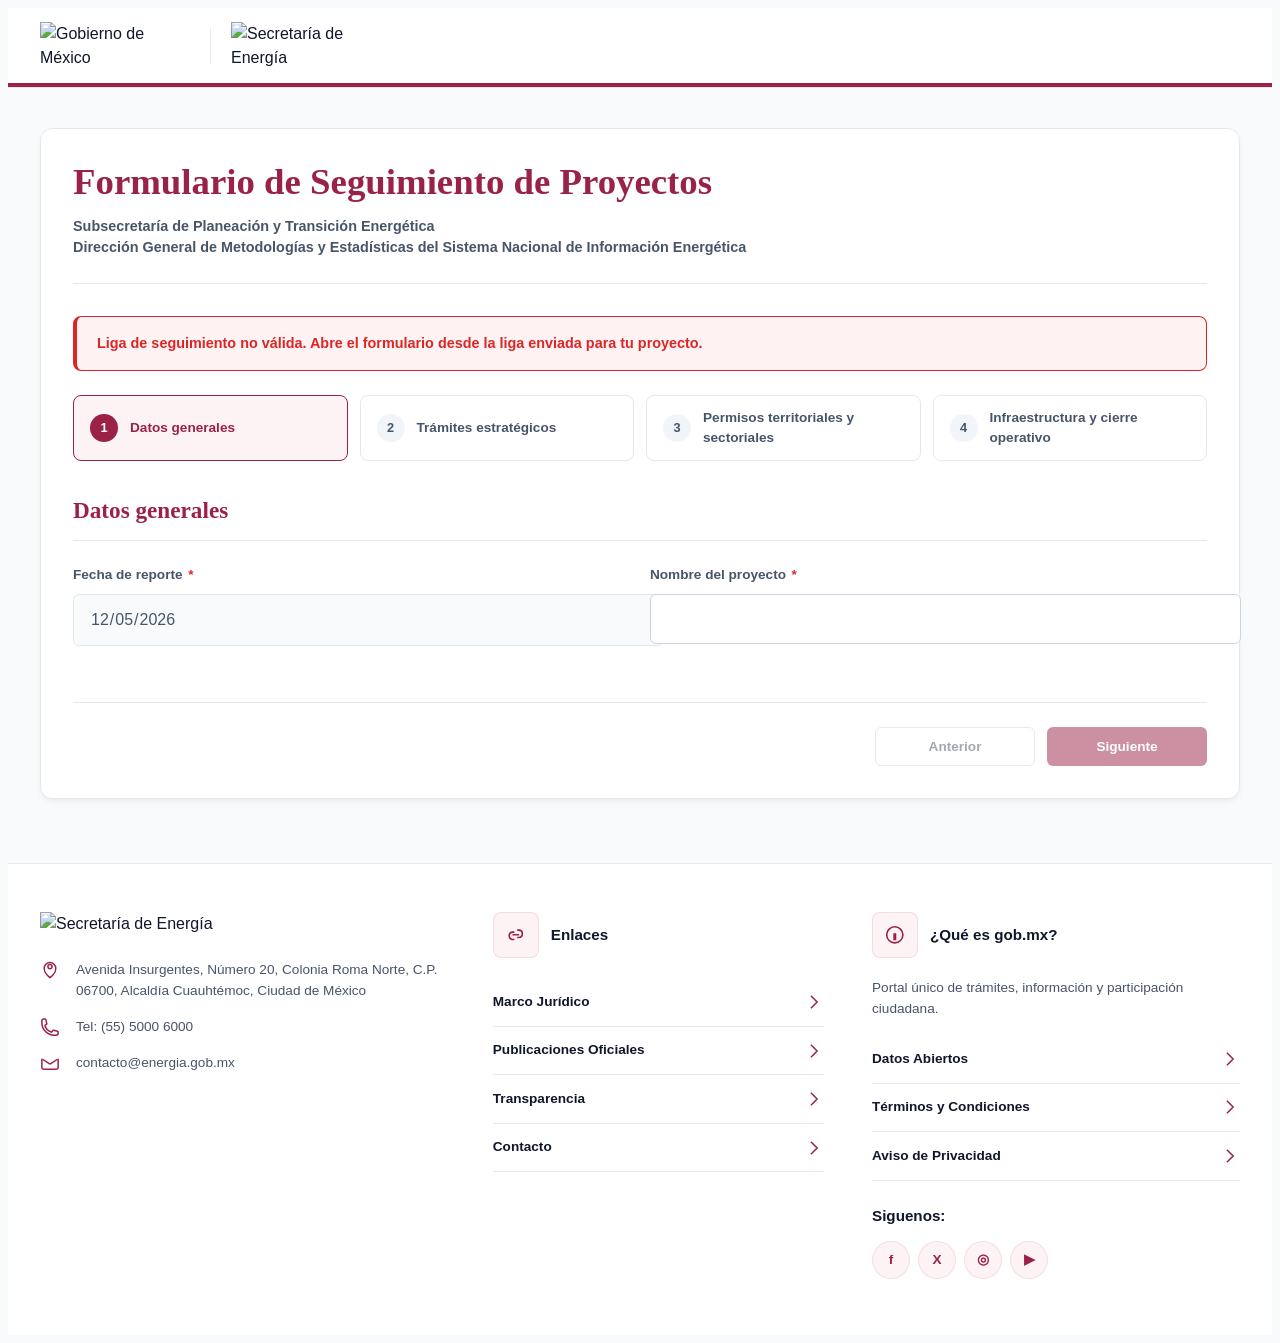
==== commit 043d7710: "feat: enhanced report slides with SVG charts, flattened card layout, local PPT backgrounds - Summary" ====
--- a/index.html
+++ b/index.html
@@ -147,7 +147,7 @@
     <script src="https://cdn.jsdelivr.net/npm/d3@7/dist/d3.min.js"></script>
     <script src="https://cdn.jsdelivr.net/npm/html2canvas@1.4.1/dist/html2canvas.min.js"></script>
     <script src="https://cdn.jsdelivr.net/npm/jspdf@2.5.1/dist/jspdf.umd.min.js"></script>
-    <script src="formulario-1c.js?v=20260519-edit-button-text"></script>
+    <script src="formulario-1c.js?v=20260520-bento-polish"></script>
 </body>
 
 </html>
--- a/formulario-1c.css
+++ b/formulario-1c.css
@@ -24,33 +24,42 @@
 
 :root {
     --gobmx-guinda: #9b2247;
+    --gobmx-guinda-dark: #7a1a36;
+    --gobmx-guinda-light: #fdf2f4;
     --gobmx-verde: #1e5b4f;
+    --gobmx-verde-light: #f0f6f5;
     --gobmx-dorado: #a57f2c;
-    --color-text-primary: #1f2937;
-    --color-text-secondary: #53617a;
-    --color-border: rgba(15, 23, 42, 0.12);
+    --gobmx-dorado-light: #fdfaf4;
+    
+    --color-text-primary: #0f172a; /* Slate 900 for clean typography */
+    --color-text-secondary: #475569; /* Slate 600 */
+    --color-border: #e2e8f0; /* Slate 200 */
+    
     --font-sans: 'Noto Sans Local', Arial, sans-serif;
     --font-heading: 'Patria', Georgia, serif;
-    --page-bg: #f4f7fa;
-    --panel-border: rgba(15, 23, 42, 0.08);
-    --panel-shadow: 0 18px 40px -34px rgba(15, 23, 42, 0.22);
-    --field-shadow: 0 10px 24px -22px rgba(15, 23, 42, 0.14);
-    --danger: #b42318;
-    --warning: #b54708;
-    --success: #027a48;
-    --ink-soft: #5f6670;
+    --page-bg: #f8fafc; /* Slate 50 background for clean, modern interface */
+    --panel-border: #e2e8f0;
+    --panel-shadow: 0 4px 6px -1px rgba(0, 0, 0, 0.05), 0 2px 4px -1px rgba(0, 0, 0, 0.03);
+    --field-shadow: none;
+    
+    --danger: #dc2626;
+    --warning: #d97706;
+    --success: #15803d;
+    --ink-soft: #64748b;
     --surface-strong: #ffffff;
-    --motion-ease: cubic-bezier(0.22, 1, 0.36, 1);
+    --motion-ease: cubic-bezier(0.16, 1, 0.3, 1);
 }
 
 html {
-    background: #f4f7fa;
+    background: var(--page-bg);
 }
 
 body {
-    font-family: 'Noto Sans Local', var(--font-sans);
+    font-family: var(--font-sans);
     background: var(--page-bg);
     color: var(--color-text-primary);
+    -webkit-font-smoothing: antialiased;
+    line-height: 1.5;
 }
 
 .icon-sprite {
@@ -60,8 +69,9 @@
     overflow: hidden;
 }
 
+/* Animations */
 .animate-soft {
-    animation-duration: 0.55s;
+    animation-duration: 0.4s;
     animation-fill-mode: both;
     animation-timing-function: var(--motion-ease);
 }
@@ -71,19 +81,18 @@
 }
 
 .animate-delay-1 {
-    animation-delay: 0.08s;
+    animation-delay: 0.05s;
 }
 
 .animate-delay-2 {
-    animation-delay: 0.16s;
+    animation-delay: 0.1s;
 }
 
 @keyframes softFadeInUp {
     from {
         opacity: 0;
-        transform: translate3d(0, 14px, 0);
-    }
-
+        transform: translate3d(0, 10px, 0);
+    }
     to {
         opacity: 1;
         transform: translate3d(0, 0, 0);
@@ -91,23 +100,24 @@
 }
 
 .shell {
-    width: min(1240px, calc(100% - 2rem));
+    width: min(1200px, calc(100% - 2rem));
     margin: 0 auto;
 }
 
+/* Page Header */
 .page-header {
     position: sticky;
     top: 0;
     z-index: 10;
-    backdrop-filter: blur(18px);
-    background: rgba(255, 255, 255, 0.92);
-    border-bottom: 1px solid rgba(165, 127, 44, 0.26);
+    backdrop-filter: blur(12px);
+    background: rgba(255, 255, 255, 0.96);
+    border-bottom: 1px solid var(--color-border);
 }
 
 .page-header::after {
     content: '';
     display: block;
-    height: 3px;
+    height: 4px;
     background: var(--gobmx-guinda);
 }
 
@@ -116,192 +126,179 @@
     align-items: center;
     justify-content: space-between;
     gap: 1rem;
-    padding: 1rem 0;
+    padding: 0.85rem 0;
 }
 
 .brand-lockup {
     display: flex;
     align-items: center;
-    gap: 1rem;
+    gap: 1.25rem;
     min-width: 0;
 }
 
 .brand-lockup__logo--gob {
-    width: clamp(118px, 16vw, 165px);
+    width: clamp(120px, 14vw, 150px);
+    height: auto;
 }
 
 .brand-lockup__logo--sener {
-    width: clamp(120px, 16vw, 168px);
+    width: clamp(120px, 14vw, 150px);
+    height: auto;
 }
 
 .brand-lockup__divider {
     width: 1px;
-    height: 40px;
-    background: rgba(152, 152, 154, 0.45);
+    height: 36px;
+    background: var(--color-border);
 }
 
 .section-kicker {
     margin: 0;
     text-transform: uppercase;
-    letter-spacing: 0.12em;
-    font-size: 0.72rem;
-    font-weight: 700;
-}
-
-.section-kicker {
+    letter-spacing: 0.1em;
+    font-size: 0.7rem;
+    font-weight: 700;
     color: var(--gobmx-guinda);
 }
 
 .page-main {
-    padding: 2rem 0 3rem;
-}
-
+    padding: 2.5rem 0 4rem;
+}
+
+.workspace-grid {
+    display: block;
+}
+
+/* Form Card */
 .form-card {
     background: var(--surface-strong);
     border: 1px solid var(--panel-border);
     box-shadow: var(--panel-shadow);
-    border-radius: 24px;
-}
-
-.form-card__header h2,
-.form-section__title,
-.procedure-card__title {
-    font-family: 'Patria', var(--font-heading);
-}
-
-.workspace-grid {
-    display: block;
-}
-
-.form-card {
-    padding: 1.5rem;
+    border-radius: 12px;
+    padding: 2rem;
 }
 
 .form-card__header {
     display: flex;
     align-items: flex-start;
     justify-content: space-between;
-    gap: 1rem;
-    margin-bottom: 1.5rem;
+    gap: 1.5rem;
+    margin-bottom: 2rem;
+    padding-bottom: 1.5rem;
+    border-bottom: 1px solid var(--color-border);
 }
 
 .form-card__header h2 {
-    margin: 0.4rem 0 0;
-    color: var(--gobmx-guinda);
-    font-size: clamp(1.9rem, 3vw, 2.6rem);
-    line-height: 1.08;
+    margin: 0;
+    color: var(--gobmx-guinda);
+    font-family: var(--font-heading);
+    font-size: clamp(1.75rem, 3.5vw, 2.3rem);
+    line-height: 1.15;
+    font-weight: 700;
 }
 
 .form-card__institution {
-    margin-top: 0.5rem;
-    color: var(--ink-soft);
-    font-size: 0.92rem;
-    line-height: 1.45;
+    margin-top: 0.75rem;
+    color: var(--color-text-secondary);
+    font-size: 0.9rem;
+    line-height: 1.5;
+    font-weight: 700;
 }
 
 .form-card__institution p {
     margin: 0;
 }
 
+/* Notice Banner */
 .notice-banner {
-    border-radius: 16px;
-    padding: 0.95rem 1rem;
-    margin-bottom: 1.25rem;
+    border-radius: 8px;
+    padding: 1rem 1.25rem;
+    margin-bottom: 1.5rem;
     border: 1px solid transparent;
-    font-weight: 700;
+    border-left-width: 4px;
+    font-weight: 700;
+    font-size: 0.9rem;
+    line-height: 1.45;
 }
 
 .notice-banner--info {
-    background: rgba(30, 91, 79, 0.08);
+    background: var(--gobmx-verde-light);
     color: var(--gobmx-verde);
-    border-color: rgba(30, 91, 79, 0.18);
+    border-color: var(--gobmx-verde);
 }
 
 .notice-banner--warning {
-    background: rgba(181, 71, 8, 0.09);
+    background: var(--gobmx-dorado-light);
     color: var(--warning);
-    border-color: rgba(181, 71, 8, 0.2);
+    border-color: var(--gobmx-dorado);
 }
 
 .notice-banner--error {
-    background: rgba(180, 35, 24, 0.08);
+    background: #fef2f2;
     color: var(--danger);
-    border-color: rgba(180, 35, 24, 0.18);
+    border-color: var(--danger);
 }
 
 .notice-banner--success {
-    background: rgba(2, 122, 72, 0.08);
+    background: #f0fdf4;
     color: var(--success);
-    border-color: rgba(2, 122, 72, 0.18);
-}
-
+    border-color: var(--success);
+}
+
+/* Progress Dashboard (Bento Grid) */
 .progress-dashboard {
-    position: relative;
-    margin-bottom: 1.4rem;
-    padding: 0;
+    margin-bottom: 2rem;
+    padding: 0 0 2rem;
     overflow: hidden;
-    border: 1px solid rgba(155, 34, 71, 0.16);
-    border-radius: 18px;
-    background:
-        linear-gradient(135deg, rgba(155, 34, 71, 0.12), transparent 34%),
-        linear-gradient(145deg, #f8fafc 0%, #ffffff 52%, #eef6f2 100%);
-    box-shadow: 0 24px 46px -34px rgba(15, 23, 42, 0.34);
-}
-
-.progress-dashboard::before {
-    content: '';
-    position: absolute;
-    inset: 0;
-    pointer-events: none;
-    background-image:
-        linear-gradient(rgba(155, 34, 71, 0.05) 1px, transparent 1px),
-        linear-gradient(90deg, rgba(30, 91, 79, 0.05) 1px, transparent 1px);
-    background-size: 34px 34px;
-    mask-image: linear-gradient(90deg, rgba(0, 0, 0, 0.75), transparent 75%);
+    border: none;
+    border-radius: 0;
+    background: transparent;
+    box-shadow: none;
+    border-bottom: 1px solid var(--color-border);
 }
 
 .progress-dashboard__shell {
     position: relative;
     display: grid;
-    grid-template-columns: minmax(230px, 0.86fr) minmax(0, 2.5fr);
-    gap: 1rem;
-    padding: 1rem;
+    grid-template-columns: minmax(260px, 0.85fr) minmax(0, 2fr);
+    gap: 2rem;
+    padding: 0;
 }
 
 .progress-dashboard__side,
 .progress-dashboard__main {
-    border: 1px solid rgba(15, 23, 42, 0.08);
-    border-radius: 14px;
-    background: rgba(255, 255, 255, 0.86);
-    box-shadow: 0 16px 32px -30px rgba(15, 23, 42, 0.42);
-    backdrop-filter: blur(14px);
+    border: none;
+    border-radius: 0;
+    background: transparent;
+    padding: 0;
 }
 
 .progress-dashboard__side {
     display: grid;
     align-content: start;
-    gap: 0.9rem;
-    padding: 1rem;
-    border-color: rgba(155, 34, 71, 0.18);
-    background: linear-gradient(160deg, #ffffff 0%, #fff7fa 100%);
+    gap: 1.25rem;
+    border-right: 1px solid var(--color-border);
+    padding-right: 2rem;
 }
 
 .progress-dashboard__main {
-    padding: 1rem;
+    display: flex;
+    flex-direction: column;
+    gap: 1.25rem;
 }
 
 .progress-dashboard__header {
     display: flex;
     align-items: flex-start;
     justify-content: space-between;
-    gap: 1rem;
+    gap: 1.5rem;
 }
 
 .progress-dashboard__eyebrow {
-    margin: 0 0 0.2rem;
+    margin: 0 0 0.25rem;
     color: var(--gobmx-verde);
-    font-size: 0.78rem;
-    font-weight: 800;
+    font-size: 0.72rem;
+    font-weight: 700;
     letter-spacing: 0.08em;
     text-transform: uppercase;
 }
@@ -309,33 +306,33 @@
 .progress-dashboard h3 {
     margin: 0;
     color: var(--gobmx-guinda);
-    font-family: 'Patria', var(--font-heading);
+    font-family: var(--font-heading);
     font-size: 1.35rem;
 }
 
 .progress-dashboard p {
     margin: 0.25rem 0 0;
     color: var(--color-text-secondary);
+    font-size: 0.85rem;
 }
 
 .progress-dashboard__chart {
     display: grid;
     place-items: center;
     width: 100%;
-    min-height: 138px;
+    min-height: 120px;
+    margin: 0.5rem 0;
 }
 
 .progress-donut-chart {
     position: relative;
     display: grid;
     place-items: center;
-    width: 138px;
-    height: 138px;
-    border: 1px solid rgba(155, 34, 71, 0.18);
+    width: 120px;
+    height: 120px;
     border-radius: 50%;
     background: #ffffff;
     color: var(--gobmx-guinda);
-    box-shadow: 0 10px 24px -18px rgba(155, 34, 71, 0.48);
 }
 
 .progress-donut-chart svg {
@@ -343,58 +340,59 @@
     height: 100%;
 }
 
-.progress-donut-chart__label,
-.progress-donut-chart > strong,
-.progress-donut-chart > span {
+.progress-donut-chart__label {
     position: absolute;
     inset: 0;
-    display: grid;
-    place-content: center;
+    display: flex;
+    flex-direction: column;
+    align-items: center;
+    justify-content: center;
     text-align: center;
-}
-
-.progress-donut-chart__label strong,
-.progress-donut-chart > strong {
-    font-size: 1.6rem;
     line-height: 1;
 }
 
-.progress-donut-chart__label span,
-.progress-donut-chart > span {
-    margin-top: 2rem;
-    color: var(--color-text-secondary);
-    font-size: 0.78rem;
-    font-weight: 700;
+.progress-donut-chart__label strong {
+    font-size: 1.5rem;
+    color: var(--color-text-primary);
+    font-weight: 700;
+}
+
+.progress-donut-chart__label span {
+    margin-top: 0.25rem;
+    color: var(--color-text-secondary);
+    font-size: 0.72rem;
+    text-transform: uppercase;
+    font-weight: 700;
+    letter-spacing: 0.05em;
 }
 
 .progress-status-chart {
     display: grid;
-    gap: 0.58rem;
-    margin-top: 0.8rem;
-    padding: 0.85rem;
-    border: 1px solid rgba(15, 23, 42, 0.08);
-    border-radius: 12px;
-    background: rgba(248, 250, 252, 0.86);
+    gap: 0.6rem;
+    padding: 1rem;
+    border: 1px solid var(--color-border);
+    border-radius: 8px;
+    background: var(--page-bg);
 }
 
 .progress-status-row {
     display: grid;
-    grid-template-columns: minmax(92px, 0.75fr) minmax(120px, 2fr) 2.2rem;
-    align-items: center;
-    gap: 0.65rem;
+    grid-template-columns: 90px 1fr 30px;
+    align-items: center;
+    gap: 1rem;
 }
 
 .progress-status-row__label {
     color: var(--color-text-secondary);
-    font-size: 0.78rem;
-    font-weight: 800;
+    font-size: 0.75rem;
+    font-weight: 700;
 }
 
 .progress-status-row__track {
     overflow: hidden;
-    height: 9px;
+    height: 8px;
     border-radius: 999px;
-    background: rgba(15, 23, 42, 0.1);
+    background: #e2e8f0;
 }
 
 .progress-status-row__track span {
@@ -405,16 +403,16 @@
 
 .progress-status-row strong {
     color: var(--color-text-primary);
-    font-size: 0.9rem;
+    font-size: 0.85rem;
     text-align: right;
 }
 
 .progress-status-row--complete .progress-status-row__track span {
-    background: var(--success);
+    background: var(--gobmx-verde);
 }
 
 .progress-status-row--progress .progress-status-row__track span {
-    background: var(--warning);
+    background: var(--gobmx-dorado);
 }
 
 .progress-status-row--issue .progress-status-row__track span {
@@ -432,46 +430,45 @@
 }
 
 .progress-dashboard__meta span {
-    padding: 0.32rem 0.58rem;
-    border: 1px solid rgba(15, 23, 42, 0.08);
+    padding: 0.25rem 0.6rem;
+    border: 1px solid var(--color-border);
     border-radius: 999px;
-    background: rgba(255, 255, 255, 0.72);
-    color: var(--color-text-secondary);
-    font-size: 0.78rem;
-    font-weight: 800;
+    background: var(--page-bg);
+    color: var(--color-text-secondary);
+    font-size: 0.75rem;
+    font-weight: 700;
 }
 
 .progress-dashboard__metrics {
     display: grid;
     grid-template-columns: repeat(4, minmax(0, 1fr));
     gap: 0.75rem;
-    margin-top: 0.9rem;
 }
 
 .progress-metric {
     position: relative;
     overflow: hidden;
-    padding: 0.8rem;
-    border: 1px solid rgba(15, 23, 42, 0.08);
-    border-radius: 12px;
+    padding: 1rem;
+    border: 1px solid var(--color-border);
+    border-radius: 8px;
     background: #ffffff;
-    box-shadow: 0 12px 24px -26px rgba(15, 23, 42, 0.5);
+    box-shadow: 0 1px 3px rgba(0,0,0,0.02);
 }
 
 .progress-metric::after {
     content: '';
     position: absolute;
     inset: auto 0 0;
-    height: 4px;
+    height: 3px;
     background: var(--color-text-secondary);
 }
 
 .progress-metric--complete::after {
-    background: var(--success);
+    background: var(--gobmx-verde);
 }
 
 .progress-metric--progress::after {
-    background: var(--warning);
+    background: var(--gobmx-dorado);
 }
 
 .progress-metric--issue::after {
@@ -486,24 +483,25 @@
 .progress-metric small {
     display: block;
     color: var(--color-text-secondary);
-    font-size: 0.76rem;
-    font-weight: 800;
+    font-size: 0.75rem;
+    font-weight: 700;
 }
 
 .progress-metric strong {
     display: block;
-    margin: 0.18rem 0;
+    margin: 0.25rem 0;
     color: var(--color-text-primary);
-    font-size: 1.55rem;
+    font-size: 1.6rem;
     line-height: 1;
+    font-weight: 700;
 }
 
 .progress-metric--complete strong {
-    color: var(--success);
+    color: var(--gobmx-verde);
 }
 
 .progress-metric--progress strong {
-    color: var(--warning);
+    color: var(--gobmx-dorado);
 }
 
 .progress-metric--issue strong {
@@ -518,16 +516,14 @@
     display: grid;
     grid-template-columns: repeat(2, minmax(0, 1fr));
     gap: 0.75rem;
-    margin-top: 0.75rem;
 }
 
 .stage-progress-card {
     position: relative;
-    padding: 0.85rem;
-    border: 1px solid rgba(15, 23, 42, 0.08);
-    border-radius: 12px;
+    padding: 1rem;
+    border: 1px solid var(--color-border);
+    border-radius: 8px;
     background: #ffffff;
-    box-shadow: 0 12px 24px -28px rgba(15, 23, 42, 0.45);
 }
 
 .stage-progress-card__top {
@@ -540,19 +536,21 @@
 .stage-progress-card h4 {
     margin: 0;
     color: var(--color-text-primary);
-    font-size: 0.86rem;
+    font-size: 0.85rem;
+    font-weight: 700;
 }
 
 .stage-progress-card strong {
     color: var(--gobmx-guinda);
+    font-size: 0.85rem;
 }
 
 .stage-progress-card__bar {
     overflow: hidden;
-    height: 7px;
-    margin-top: 0.65rem;
+    height: 6px;
+    margin-top: 0.75rem;
     border-radius: 999px;
-    background: rgba(15, 23, 42, 0.1);
+    background: #e2e8f0;
 }
 
 .stage-progress-card__bar span {
@@ -563,9 +561,10 @@
 }
 
 .stage-progress-card p {
-    margin-top: 0.55rem;
-    font-size: 0.78rem;
-    font-weight: 700;
+    margin-top: 0.6rem;
+    font-size: 0.75rem;
+    font-weight: 700;
+    color: var(--color-text-secondary);
 }
 
 .progress-dashboard__footer {
@@ -573,87 +572,90 @@
     align-items: center;
     justify-content: space-between;
     gap: 0.75rem;
-    margin-top: 0.85rem;
-    color: var(--color-text-secondary);
-    font-size: 0.82rem;
+    margin-top: 0.5rem;
+    color: var(--color-text-secondary);
+    font-size: 0.8rem;
     font-weight: 700;
 }
 
 .progress-dashboard__pending {
     display: grid;
-    gap: 0.32rem;
+    gap: 0.25rem;
     min-width: 0;
-    padding: 0.75rem;
-    border: 1px solid rgba(30, 91, 79, 0.12);
-    border-radius: 12px;
-    background: rgba(30, 91, 79, 0.06);
-    color: var(--color-text-secondary);
-    font-size: 0.82rem;
+    padding: 0.75rem 1rem;
+    border: 1px solid var(--color-border);
+    border-radius: 8px;
+    background: var(--gobmx-verde-light);
+    color: var(--color-text-secondary);
+    font-size: 0.8rem;
+}
+
+.progress-dashboard__pending strong {
+    color: var(--gobmx-verde);
+    font-weight: 700;
 }
 
 .progress-dashboard__pending span {
     overflow: hidden;
     text-overflow: ellipsis;
     white-space: normal;
-    line-height: 1.35;
-}
-
+    line-height: 1.4;
+    color: var(--color-text-primary);
+}
+
+/* Stepper */
 .stepper {
     display: grid;
     grid-template-columns: repeat(4, minmax(0, 1fr));
     gap: 0.75rem;
-    margin-bottom: 1.25rem;
+    margin-bottom: 2rem;
 }
 
 .stepper__item {
     display: flex;
     align-items: center;
-    gap: 0.65rem;
-    min-height: 58px;
-    padding: 0.75rem;
-    border: 1px solid rgba(15, 23, 42, 0.1);
-    border-radius: 14px;
+    gap: 0.75rem;
+    min-height: 54px;
+    padding: 0.75rem 1rem;
+    border: 1px solid var(--color-border);
+    border-radius: 8px;
     background: #ffffff;
     color: var(--color-text-secondary);
     font: inherit;
-    font-size: 0.86rem;
+    font-size: 0.85rem;
     font-weight: 700;
     text-align: left;
     cursor: pointer;
-    transition: border-color 0.2s ease, background-color 0.2s ease, color 0.2s ease, transform 0.2s ease;
-    animation: softFadeInUp 0.45s var(--motion-ease) both;
-}
-
-.stepper__item:nth-child(2) {
-    animation-delay: 0.04s;
-}
-
-.stepper__item:nth-child(3) {
-    animation-delay: 0.08s;
-}
-
-.stepper__item:nth-child(4) {
-    animation-delay: 0.12s;
-}
+    transition: border-color 0.25s, background-color 0.25s, color 0.25s, transform 0.25s;
+    animation: softFadeInUp 0.35s var(--motion-ease) both;
+}
+
+.stepper__item:nth-child(2) { animation-delay: 0.03s; }
+.stepper__item:nth-child(3) { animation-delay: 0.06s; }
+.stepper__item:nth-child(4) { animation-delay: 0.09s; }
 
 .stepper__item:hover {
-    transform: translateY(-1px);
+    transform: translateY(-2px);
+    border-color: #cbd5e1;
+    color: var(--color-text-primary);
 }
 
 .stepper__item span {
     display: inline-grid;
     place-items: center;
-    flex: 0 0 30px;
-    width: 30px;
-    height: 30px;
-    border-radius: 999px;
-    background: rgba(152, 152, 154, 0.16);
-    color: var(--color-text-secondary);
+    flex: 0 0 28px;
+    width: 28px;
+    height: 28px;
+    border-radius: 50%;
+    background: #f1f5f9;
+    color: var(--color-text-secondary);
+    font-size: 0.8rem;
+    transition: background-color 0.25s, color 0.25s;
 }
 
 .stepper__item.is-active {
-    border-color: rgba(155, 34, 71, 0.35);
-    background: rgba(155, 34, 71, 0.06);
+    border-color: var(--gobmx-guinda);
+    background: var(--gobmx-guinda-light);
     color: var(--gobmx-guinda);
 }
 
@@ -662,9 +664,10 @@
     color: #ffffff;
 }
 
+/* Form Sections */
 .form-sections {
     display: grid;
-    gap: 1.25rem;
+    gap: 1.5rem;
 }
 
 .form-section[hidden],
@@ -676,35 +679,39 @@
 }
 
 .form-section {
-    padding: 1.35rem;
-    border-radius: 22px;
-    background: #ffffff;
-    border: 1px solid rgba(15, 23, 42, 0.07);
+    padding: 0;
+    border-radius: 0;
+    background: transparent;
+    border: none;
 }
 
 .form-section:not([hidden]) {
-    animation: softFadeInUp 0.38s var(--motion-ease) both;
+    animation: softFadeInUp 0.35s var(--motion-ease) both;
 }
 
 .form-section__header {
     display: flex;
-    align-items: end;
+    align-items: center;
     justify-content: space-between;
     gap: 1rem;
-    margin-bottom: 1rem;
+    margin-bottom: 1.5rem;
+    padding-bottom: 0.75rem;
+    border-bottom: 1px solid var(--color-border);
 }
 
 .form-section__title {
     margin: 0;
     color: var(--gobmx-guinda);
-    font-size: 1.6rem;
+    font-family: var(--font-heading);
+    font-size: 1.45rem;
+    font-weight: 700;
 }
 
 .general-grid,
 .procedure-grid,
 .field-grid {
     display: grid;
-    gap: 1rem;
+    gap: 1.25rem;
 }
 
 .general-grid,
@@ -727,14 +734,15 @@
     display: flex;
     align-items: center;
     gap: 0.35rem;
-    margin-bottom: 0.4rem;
-    font-size: 0.88rem;
+    margin-bottom: 0.5rem;
+    font-size: 0.85rem;
     font-weight: 700;
     color: var(--color-text-secondary);
 }
 
 .field__required {
-    color: var(--gobmx-guinda);
+    color: var(--danger);
+    font-weight: 700;
 }
 
 .field__control-wrap {
@@ -745,24 +753,25 @@
 .field__textarea,
 .field__select {
     width: 100%;
-    border: 1px solid rgba(152, 152, 154, 0.35);
-    background: #fff;
-    border-radius: 14px;
-    padding: 0.92rem 1rem;
+    border: 1px solid #cbd5e1;
+    background: #ffffff;
+    border-radius: 6px;
+    padding: 0.75rem 1rem;
     font: inherit;
     color: var(--color-text-primary);
-    box-shadow: var(--field-shadow);
-    transition: border-color 0.2s ease, box-shadow 0.2s ease, transform 0.2s ease;
+    box-shadow: none;
+    transition: border-color 0.2s, box-shadow 0.2s;
 }
 
 .field.is-prefilled .field__control,
 .field.is-prefilled .field__textarea,
 .field.is-prefilled .field__select,
 .field__control[readonly] {
-    background: linear-gradient(135deg, #f8fafc 0%, #eef2f7 100%);
-    border-color: rgba(83, 97, 122, 0.22);
+    background: var(--page-bg);
+    border-color: var(--color-border);
     color: var(--color-text-secondary);
     box-shadow: none;
+    cursor: default;
 }
 
 .field__edit-button {
@@ -770,20 +779,17 @@
     align-items: center;
     justify-content: center;
     flex: 0 0 auto;
-    gap: 0.32rem;
-    min-width: 4.6rem;
-    height: 2rem;
-    padding: 0 0.65rem;
-    border: 1px solid rgba(155, 34, 71, 0.18);
-    border-radius: 999px;
+    gap: 0.3rem;
+    padding: 0.25rem 0.6rem;
+    border: 1px solid var(--gobmx-guinda);
+    border-radius: 4px;
     background: #ffffff;
     color: var(--gobmx-guinda);
     font: inherit;
-    font-size: 0.76rem;
+    font-size: 0.75rem;
     font-weight: 700;
     cursor: pointer;
-    box-shadow: 0 8px 18px -18px rgba(15, 23, 42, 0.35);
-    transition: background-color 0.2s ease, border-color 0.2s ease, transform 0.2s ease;
+    transition: background-color 0.2s, color 0.2s;
 }
 
 .field.is-prefilled .field__edit-button:not([hidden]) {
@@ -795,13 +801,11 @@
 }
 
 .field__edit-button:hover {
-    background: rgba(155, 34, 71, 0.08);
-    border-color: rgba(155, 34, 71, 0.3);
-    transform: translateY(-1px);
+    background: var(--gobmx-guinda-light);
 }
 
 .field__textarea {
-    min-height: 130px;
+    min-height: 110px;
     resize: vertical;
 }
 
@@ -809,119 +813,120 @@
 .field__textarea:focus,
 .field__select:focus {
     outline: none;
-    border-color: rgba(155, 34, 71, 0.55);
-    box-shadow: 0 0 0 4px rgba(155, 34, 71, 0.12);
-    transform: translateY(-1px);
+    border-color: var(--gobmx-guinda);
+    box-shadow: 0 0 0 3px rgba(155, 34, 71, 0.15);
 }
 
 .field__error {
     display: block;
-    margin-top: 0.45rem;
-    font-size: 0.8rem;
-}
-
-.field__error {
+    margin-top: 0.4rem;
+    font-size: 0.78rem;
     color: var(--danger);
     min-height: 1.1rem;
+    font-weight: 700;
 }
 
 .field.is-invalid .field__control,
 .field.is-invalid .field__textarea,
 .field.is-invalid .field__select {
-    border-color: rgba(180, 35, 24, 0.5);
-    box-shadow: 0 0 0 4px rgba(180, 35, 24, 0.1);
+    border-color: var(--danger);
+    box-shadow: 0 0 0 3px rgba(220, 38, 38, 0.15);
 }
 
 .field.is-disabled {
-    opacity: 0.58;
+    opacity: 0.6;
 }
 
 .field.is-disabled .field__control,
 .field.is-disabled .field__textarea,
 .field.is-disabled .field__select {
-    background: #f8fafc;
+    background: var(--page-bg);
     box-shadow: none;
 }
 
+/* Procedure Cards */
 .procedure-grid {
     grid-template-columns: repeat(2, minmax(0, 1fr));
 }
 
 .procedure-card {
-    padding: 1.1rem;
-    border-radius: 20px;
+    overflow: hidden;
+    padding: 1.25rem;
+    border-radius: 8px;
     background: #ffffff;
-    border: 1px solid rgba(15, 23, 42, 0.08);
-    transition: border-color 0.2s ease, box-shadow 0.2s ease, transform 0.2s ease;
+    border: 1px solid var(--color-border);
+    border-left: 4px solid var(--color-border);
+    transition: border-color 0.25s, box-shadow 0.25s, transform 0.25s;
 }
 
 .procedure-card--complete {
-    border-color: rgba(2, 122, 72, 0.22);
-    background: linear-gradient(135deg, rgba(2, 122, 72, 0.06), #ffffff 58%);
+    border-left-color: var(--gobmx-verde);
+    border-color: var(--color-border);
 }
 
 .procedure-card--progress {
-    border-color: rgba(181, 71, 8, 0.2);
-    background: linear-gradient(135deg, rgba(181, 71, 8, 0.06), #ffffff 58%);
+    border-left-color: var(--gobmx-dorado);
+    border-color: var(--color-border);
 }
 
 .procedure-card--issue {
-    border-color: rgba(180, 35, 24, 0.2);
-    background: linear-gradient(135deg, rgba(180, 35, 24, 0.055), #ffffff 58%);
+    border-left-color: var(--gobmx-guinda);
+    border-color: var(--color-border);
 }
 
 .procedure-card--pending {
-    border-color: rgba(83, 97, 122, 0.16);
+    border-left-color: var(--color-border);
 }
 
 .procedure-card:hover {
-    border-color: rgba(155, 34, 71, 0.14);
-    box-shadow: 0 12px 28px -28px rgba(15, 23, 42, 0.3);
-    transform: translateY(-1px);
+    border-color: var(--color-border);
+    box-shadow: 0 4px 12px rgba(15, 23, 42, 0.05);
+    transform: translateY(-2px);
 }
 
 .procedure-card__heading {
     display: flex;
     align-items: flex-start;
     justify-content: space-between;
-    gap: 0.75rem;
-    margin-bottom: 0.75rem;
+    gap: 1rem;
+    margin-bottom: 1.25rem;
 }
 
 .procedure-card__title {
     margin: 0;
     color: var(--gobmx-guinda);
-    font-size: 1.2rem;
+    font-family: var(--font-heading);
+    font-size: 1.15rem;
+    font-weight: 700;
 }
 
 .procedure-status-badge {
     flex: 0 0 auto;
-    padding: 0.28rem 0.52rem;
-    border: 1px solid rgba(83, 97, 122, 0.18);
+    padding: 0.25rem 0.6rem;
+    border: 1px solid var(--color-border);
     border-radius: 999px;
-    background: #ffffff;
+    background: var(--page-bg);
     color: var(--color-text-secondary);
     font-size: 0.72rem;
-    font-weight: 800;
+    font-weight: 700;
 }
 
 .procedure-status-badge--complete {
-    border-color: rgba(2, 122, 72, 0.2);
-    color: var(--success);
+    background: var(--gobmx-verde-light);
+    border-color: transparent;
+    color: var(--gobmx-verde);
 }
 
 .procedure-status-badge--progress {
-    border-color: rgba(181, 71, 8, 0.2);
+    background: var(--gobmx-dorado-light);
+    border-color: transparent;
     color: var(--warning);
 }
 
 .procedure-status-badge--issue {
-    border-color: rgba(180, 35, 24, 0.2);
-    color: var(--danger);
-}
-
-.procedure-status-badge--pending {
-    color: var(--color-text-secondary);
+    background: var(--gobmx-guinda-light);
+    border-color: transparent;
+    color: var(--gobmx-guinda);
 }
 
 .procedure-card__grid {
@@ -934,19 +939,15 @@
     grid-column: 1 / -1;
 }
 
+/* Actions and Buttons */
 .form-actions {
-    margin-top: 1.5rem;
-    padding-top: 1.25rem;
-    border-top: 1px solid rgba(152, 152, 154, 0.18);
+    margin-top: 2rem;
+    padding-top: 1.5rem;
+    border-top: 1px solid var(--color-border);
     display: flex;
     align-items: center;
     justify-content: flex-end;
     gap: 1rem;
-}
-
-.page-footer p {
-    margin: 0;
-    color: var(--ink-soft);
 }
 
 .form-actions__buttons {
@@ -956,16 +957,65 @@
     justify-content: flex-end;
 }
 
+.btn {
+    display: inline-flex;
+    align-items: center;
+    justify-content: center;
+    padding: 0.75rem 1.5rem;
+    font-family: var(--font-sans);
+    font-size: 0.85rem;
+    font-weight: 700;
+    line-height: 1;
+    border-radius: 6px;
+    cursor: pointer;
+    transition: background-color 0.25s, color 0.25s, transform 0.2s, box-shadow 0.2s;
+    border: none;
+    min-width: 160px;
+}
+
+.btn[disabled] {
+    opacity: 0.5;
+    cursor: not-allowed;
+    transform: none !important;
+    box-shadow: none !important;
+}
+
+.btn-primary {
+    background: var(--gobmx-guinda);
+    color: #ffffff;
+}
+
+.btn-primary:hover:not([disabled]) {
+    background: var(--gobmx-guinda-dark);
+}
+
+.btn-secondary {
+    background: #ffffff;
+    border: 1px solid #cbd5e1;
+    color: var(--color-text-secondary);
+}
+
+.btn-secondary:hover:not([disabled]) {
+    background: var(--page-bg);
+    border-color: #94a3b8;
+    color: var(--color-text-primary);
+}
+
 .dashboard-action {
-    padding: 0.36rem 0.62rem;
-    border: 1px solid rgba(155, 34, 71, 0.18);
+    padding: 0.35rem 0.75rem;
+    border: 1px solid var(--gobmx-guinda);
     border-radius: 4px;
     background: #ffffff;
     color: var(--gobmx-guinda);
     font: inherit;
-    font-size: 0.78rem;
-    font-weight: 800;
+    font-size: 0.75rem;
+    font-weight: 700;
     cursor: pointer;
+    transition: background-color 0.25s, color 0.25s;
+}
+
+.dashboard-action:hover {
+    background: var(--gobmx-guinda-light);
 }
 
 .dashboard-action--primary {
@@ -973,6 +1023,10 @@
     color: #ffffff;
 }
 
+.dashboard-action--primary:hover {
+    background: var(--gobmx-guinda-dark);
+}
+
 .progress-dashboard__actions {
     display: flex;
     align-items: center;
@@ -981,13 +1035,14 @@
     gap: 0.5rem;
 }
 
+/* Report Panel & PDF slides */
 .report-deck-panel {
-    margin-top: 2rem;
+    margin-top: 2.5rem;
 }
 
 .report-toolbar {
     max-width: 1280px;
-    margin: 0 auto 1rem;
+    margin: 0 auto 1.5rem;
     display: flex;
     align-items: center;
     justify-content: space-between;
@@ -997,8 +1052,9 @@
 .report-toolbar h2 {
     margin: 0;
     color: var(--gobmx-guinda);
-    font-family: 'Patria', var(--font-heading);
-    font-size: 1.4rem;
+    font-family: var(--font-heading);
+    font-size: 1.35rem;
+    font-weight: 700;
 }
 
 .report-toolbar__actions {
@@ -1019,14 +1075,20 @@
     overflow: hidden;
     width: 1280px;
     height: 720px;
-    background: #ffffff;
-    box-shadow: 0 10px 28px rgba(15, 23, 42, 0.18);
-}
-
-.report-slide--summary,
+    background: var(--page-bg);
+    box-shadow: 0 8px 30px rgba(15, 23, 42, 0.08);
+}
+
+.report-slide--summary {
+    display: grid;
+    grid-template-rows: auto 1fr auto;
+    background: #ffffff url('Estilos Institucionales/img/fondoppt.png') no-repeat center / cover;
+}
+
 .report-slide--stage {
     display: grid;
-    grid-template-rows: auto auto auto 1fr auto;
+    grid-template-rows: auto auto 1fr auto;
+    background: #ffffff url('Estilos Institucionales/img/fondoppt.png') no-repeat center / cover;
 }
 
 .report-slide--cover {
@@ -1034,6 +1096,15 @@
     grid-template-rows: auto 1fr 14px;
     background: #6a172f;
     color: #ffffff;
+}
+
+.report-slide--cover h1 {
+    text-shadow: 0 2px 10px rgba(0, 0, 0, 0.65);
+}
+
+.report-slide--cover p,
+.report-slide--cover span {
+    text-shadow: 0 1px 6px rgba(0, 0, 0, 0.55);
 }
 
 .report-cover-bg,
@@ -1053,9 +1124,7 @@
 
 .report-cover-overlay {
     z-index: 1;
-    background:
-        linear-gradient(90deg, rgba(58, 8, 23, 0.02) 0%, rgba(75, 10, 28, 0.05) 28%, rgba(52, 8, 20, 0.18) 100%),
-        linear-gradient(135deg, rgba(155, 34, 71, 0.08) 0%, rgba(30, 91, 79, 0.06) 58%, rgba(0, 0, 0, 0.18) 100%);
+    background: transparent; /* Transparent overlay so only the background PPT image is visible */
 }
 
 .report-slide__top {
@@ -1066,17 +1135,17 @@
     gap: 24px;
     padding: 18px 56px;
     border-bottom: 4px solid var(--gobmx-dorado);
-    background: rgba(255, 255, 255, 0.96);
+    background: #ffffff;
 }
 
 .report-slide__top img {
-    height: 56px;
+    height: 52px;
     width: auto;
 }
 
 .report-slide__top span {
     width: 1px;
-    height: 48px;
+    height: 40px;
     background: var(--color-border);
 }
 
@@ -1084,115 +1153,118 @@
     margin-left: auto;
     color: var(--color-text-primary);
     font-size: 11px;
-    letter-spacing: 0.04em;
+    letter-spacing: 0.05em;
     text-transform: uppercase;
+    font-weight: 700;
 }
 
 .report-slide__body {
     position: relative;
     z-index: 2;
-    padding: 24px 60px 64px 28%;
+    padding: 40px 60px 60px 25%;
     display: flex;
     flex-direction: column;
     justify-content: flex-start;
-    gap: 16px;
+    gap: 0.9rem;
 }
 
 .report-slide__eyebrow {
     margin: 0;
     color: var(--gobmx-dorado);
-    font-size: 0.88rem;
-    font-weight: 900;
-    letter-spacing: 0.28em;
+    font-size: 0.9rem;
+    font-weight: 700;
+    letter-spacing: 0.25em;
     text-transform: uppercase;
 }
 
 .report-slide h1,
 .report-slide h2 {
     margin: 0;
-    font-family: 'Patria', var(--font-heading);
+    font-family: var(--font-heading);
 }
 
 .report-slide h1 {
     max-width: 900px;
     color: #ffffff;
-    font-size: 3.55rem;
-    line-height: 1.05;
-    text-shadow: 0 3px 14px rgba(0, 0, 0, 0.42);
+    font-size: 3.5rem;
+    line-height: 1.1;
+    font-weight: 700;
 }
 
 .report-slide__body > p:not(.report-slide__eyebrow) {
-    max-width: 820px;
+    max-width: 800px;
     margin: 0;
     color: #ffffff;
-    font-family: 'Patria', var(--font-heading);
-    font-size: 1.22rem;
-    font-weight: 700;
-    line-height: 1.25;
-    text-shadow: 0 2px 10px rgba(0, 0, 0, 0.42);
+    font-family: var(--font-heading);
+    font-size: 1.2rem;
+    font-weight: 700;
+    line-height: 1.3;
 }
 
 .report-slide__body > p.report-slide__dg {
-    max-width: 850px;
+    max-width: 800px;
     border-left: 3px solid var(--gobmx-dorado);
     padding-left: 14px;
+    margin-top: -6px; /* Group text closer to the previous paragraph while avoiding overlapping */
 }
 
 .report-slide__meta {
     display: flex;
     align-items: center;
-    gap: 1.8rem;
-    margin-top: 1.5rem;
-    color: rgba(255, 255, 255, 0.88);
-    font-size: 0.92rem;
-    text-shadow: 0 2px 8px rgba(0, 0, 0, 0.36);
+    gap: 2rem;
+    margin-top: 1rem;
+    color: #ffffff;
+    font-size: 0.9rem;
 }
 
 .report-slide__meta strong {
-    font-size: 3.2rem;
+    font-size: 3rem;
     color: var(--gobmx-dorado);
     line-height: 1;
+    font-weight: 700;
 }
 
 .report-slide__band {
     position: relative;
     z-index: 2;
-    background: linear-gradient(90deg, var(--gobmx-guinda) 0 33%, var(--gobmx-verde) 33% 66%, var(--gobmx-dorado) 66% 100%);
+    background: var(--gobmx-guinda);
+    border-top: 4px solid var(--gobmx-dorado);
+    height: 14px;
 }
 
 .report-slide__header {
     display: grid;
-    grid-template-columns: 1fr 2fr 1fr;
-    align-items: center;
-    gap: 18px;
+    grid-template-columns: 1.2fr 2fr 1.2fr;
+    align-items: center;
+    gap: 1rem;
     padding: 14px 28px;
     border-bottom: 2px solid var(--gobmx-guinda);
-    background: linear-gradient(180deg, #fafafa 0%, #ffffff 100%);
+    background: #ffffff;
 }
 
 .report-brand-left {
     display: flex;
     align-items: center;
-    gap: 10px;
-    color: var(--gobmx-guinda);
-    font-family: 'Patria', var(--font-heading);
-    font-size: 20px;
-    font-weight: 800;
+    gap: 8px;
+    color: var(--gobmx-guinda);
+    font-family: var(--font-heading);
+    font-size: 18px;
+    font-weight: 700;
 }
 
 .report-brand-left::before {
     content: '';
     width: 4px;
-    height: 24px;
+    height: 20px;
     border-radius: 2px;
     background: var(--gobmx-guinda);
 }
 
 .report-ef-title {
     color: var(--color-text-primary);
-    font-family: 'Patria', var(--font-heading);
-    font-size: 26px;
-    font-weight: 800;
+    font-family: var(--font-heading);
+    font-size: 24px;
+    font-weight: 700;
     text-align: center;
     text-transform: uppercase;
 }
@@ -1201,41 +1273,41 @@
 .report-ef-title::after {
     content: '·';
     color: var(--gobmx-dorado);
-    margin: 0 14px;
-    font-size: 24px;
+    margin: 0 10px;
+    font-size: 22px;
 }
 
 .report-logo-right {
     display: flex;
     align-items: center;
     justify-content: flex-end;
-    gap: 10px;
+    gap: 8px;
 }
 
 .report-logo-right span {
-    max-width: 220px;
+    max-width: 200px;
     color: var(--color-text-secondary);
     font-size: 10px;
-    font-weight: 800;
+    font-weight: 700;
     line-height: 1.2;
     text-align: right;
 }
 
 .report-logo-right img {
-    height: 38px;
+    height: 34px;
     width: auto;
 }
 
 .report-narrative {
     padding: 14px 28px 6px;
     color: var(--color-text-primary);
-    font-size: 14px;
+    font-size: 13.5px;
     line-height: 1.5;
 }
 
 .report-narrative strong {
     color: var(--gobmx-guinda);
-    font-weight: 900;
+    font-weight: 700;
 }
 
 .report-kpi-grid,
@@ -1253,19 +1325,19 @@
 .report-kpi {
     position: relative;
     overflow: hidden;
-    min-height: 86px;
-    padding: 12px 14px 12px 18px;
-    border: 1px solid rgba(155, 34, 71, 0.14);
+    min-height: 80px;
+    padding: 10px 12px 10px 16px;
+    border: 1px solid var(--color-border);
     border-radius: 6px;
     background: #ffffff;
-    box-shadow: 0 4px 14px rgba(0, 0, 0, 0.07);
+    box-shadow: 0 2px 4px rgba(0,0,0,0.02);
 }
 
 .report-kpi::before {
     content: '';
     position: absolute;
     inset: 0 auto 0 0;
-    width: 5px;
+    width: 4px;
     background: var(--gobmx-guinda);
 }
 
@@ -1274,85 +1346,364 @@
 }
 
 .report-kpi:nth-child(3)::before {
-    background: #f2a900;
+    background: var(--gobmx-dorado);
 }
 
 .report-kpi:nth-child(4)::before {
-    background: #6c757d;
+    background: var(--color-text-secondary);
 }
 
 .report-kpi span,
 .report-kpi small {
     display: block;
     color: var(--color-text-secondary);
-    font-size: 0.78rem;
-    font-weight: 800;
+    font-size: 0.72rem;
+    font-weight: 700;
 }
 
 .report-kpi strong {
     display: block;
-    margin: 0.25rem 0;
-    color: var(--gobmx-guinda);
-    font-family: 'Patria', var(--font-heading);
-    font-size: 2.1rem;
+    margin: 0.2rem 0;
+    color: var(--gobmx-guinda);
+    font-family: var(--font-heading);
+    font-size: 2rem;
     line-height: 1;
-}
-
-.report-summary-grid {
-    display: grid;
-    grid-template-columns: 260px 1fr;
+    font-weight: 700;
+}
+
+/* === Enhanced Report: Summary Layout === */
+.report-summary-layout {
+    display: grid;
+    grid-template-columns: 340px 1fr;
+    gap: 28px;
+    padding: 8px 28px 12px;
+    flex: 1;
+    min-height: 0;
+}
+
+.report-summary-left {
+    display: flex;
+    flex-direction: column;
+    align-items: center;
     gap: 14px;
-    padding: 4px 28px 12px;
-    min-height: 0;
-}
-
-.report-donut {
+}
+
+.report-donut-wrap {
+    position: relative;
     display: grid;
     place-items: center;
-    width: 214px;
-    height: 214px;
-    border: 16px solid var(--gobmx-guinda);
-    border-radius: 50%;
-    color: var(--gobmx-guinda);
-    font-family: 'Patria', var(--font-heading);
-    font-size: 2.7rem;
-    font-weight: 800;
-    box-shadow: inset 0 0 0 12px #f8fafc, 0 8px 18px rgba(15, 23, 42, 0.08);
+    width: 180px;
+    height: 180px;
+}
+
+.report-donut-wrap svg {
+    position: absolute;
+    inset: 0;
+}
+
+.report-donut-label {
+    position: relative;
+    z-index: 1;
+    display: flex;
+    flex-direction: column;
+    align-items: center;
+    text-align: center;
+    line-height: 1;
+}
+
+.report-donut-label strong {
+    font-family: var(--font-heading);
+    font-size: 2.4rem;
+    font-weight: 700;
+    color: var(--gobmx-guinda);
+}
+
+.report-donut-label span {
+    margin-top: 4px;
+    font-size: 0.72rem;
+    font-weight: 700;
+    text-transform: uppercase;
+    letter-spacing: 0.08em;
+    color: var(--color-text-secondary);
+}
+
+.report-stacked-bar {
+    display: flex;
+    width: 100%;
+    height: 12px;
+    border-radius: 6px;
+    overflow: hidden;
+    background: #e2e8f0;
+}
+
+.report-stacked-bar span {
+    display: block;
+    height: 100%;
+    min-width: 4px;
+}
+
+.report-legend {
+    display: flex;
+    flex-wrap: wrap;
+    gap: 8px 14px;
+    justify-content: center;
+}
+
+.report-legend-item {
+    display: inline-flex;
+    align-items: center;
+    gap: 5px;
+    font-size: 0.7rem;
+    font-weight: 700;
+    color: var(--color-text-secondary);
+}
+
+.report-legend-item i {
+    display: inline-block;
+    width: 8px;
+    height: 8px;
+    border-radius: 2px;
+}
+
+.report-kpi-row {
+    display: grid;
+    grid-template-columns: repeat(2, 1fr);
+    gap: 8px;
+    width: 100%;
+}
+
+.report-kpi-row .report-kpi {
+    min-height: 56px;
+    padding: 8px 10px 8px 14px;
+}
+
+.report-kpi-row .report-kpi strong {
+    font-size: 1.4rem;
+}
+
+.report-summary-right {
+    display: flex;
+    flex-direction: column;
+    gap: 12px;
+}
+
+.report-section-title {
+    margin: 0;
+    color: var(--gobmx-guinda);
+    font-family: var(--font-heading);
+    font-size: 1rem;
+    font-weight: 700;
+    padding-bottom: 6px;
+    border-bottom: 2px solid var(--gobmx-guinda);
 }
 
 .report-stage-list {
     display: grid;
     align-content: start;
-    gap: 0.55rem;
-    padding: 4px 0;
+    gap: 0.5rem;
 }
 
 .report-stage-row {
     display: grid;
-    grid-template-columns: 250px 1fr 54px;
+    grid-template-columns: 200px 1fr 50px 40px;
     align-items: center;
     gap: 0.75rem;
-    padding: 0.58rem 0.7rem;
-    border: 1px solid rgba(15, 23, 42, 0.08);
+    padding: 0.5rem 0.75rem;
+    border: 1px solid var(--color-border);
     border-radius: 6px;
     background: #ffffff;
-    font-size: 0.82rem;
-    font-weight: 800;
-}
-
-.report-stage-row div {
+    font-size: 0.78rem;
+    font-weight: 700;
+}
+
+.report-stage-row small {
+    color: var(--color-text-secondary);
+    font-size: 0.72rem;
+    text-align: right;
+}
+
+.report-stage-row__bar,
+.report-stage-row div:not(.report-stage-row__bar) {
     overflow: hidden;
-    height: 12px;
-    border-radius: 2px;
-    background: #e8e8e8;
+    height: 10px;
+    border-radius: 4px;
+    background: #e2e8f0;
 }
 
 .report-stage-row i {
     display: block;
     height: 100%;
+    border-radius: inherit;
     background: var(--gobmx-guinda);
 }
 
+.report-narrative--small {
+    font-size: 0.78rem;
+    line-height: 1.5;
+    padding: 10px 14px;
+    border: 1px solid var(--color-border);
+    border-radius: 6px;
+    background: #ffffff;
+    color: var(--color-text-secondary);
+}
+
+.report-narrative--small strong {
+    color: var(--gobmx-guinda);
+    font-weight: 700;
+}
+
+/* === Enhanced Report: Stage Hero === */
+.report-stage-hero {
+    display: flex;
+    align-items: center;
+    gap: 20px;
+    padding: 10px 28px;
+    border-bottom: 1px solid var(--color-border);
+}
+
+.report-stage-arc {
+    position: relative;
+    display: grid;
+    place-items: center;
+    flex: 0 0 100px;
+    width: 100px;
+    height: 100px;
+}
+
+.report-stage-arc svg {
+    position: absolute;
+    inset: 0;
+}
+
+.report-stage-arc__label {
+    position: relative;
+    z-index: 1;
+    text-align: center;
+}
+
+.report-stage-arc__label strong {
+    font-family: var(--font-heading);
+    font-size: 1.4rem;
+    font-weight: 700;
+    color: var(--gobmx-guinda);
+}
+
+.report-stage-stats {
+    display: flex;
+    gap: 12px;
+}
+
+.report-stage-stat {
+    display: flex;
+    flex-direction: column;
+    align-items: center;
+    padding: 8px 14px;
+    border: 1px solid var(--color-border);
+    border-radius: 6px;
+    background: #ffffff;
+    min-width: 80px;
+}
+
+.report-stage-stat strong {
+    font-size: 1.3rem;
+    font-weight: 700;
+    line-height: 1;
+    color: var(--color-text-primary);
+}
+
+.report-stage-stat span {
+    font-size: 0.65rem;
+    font-weight: 700;
+    text-transform: uppercase;
+    letter-spacing: 0.04em;
+    color: var(--color-text-secondary);
+    margin-top: 2px;
+}
+
+.report-stage-stat--complete strong { color: var(--gobmx-verde); }
+.report-stage-stat--progress strong { color: var(--gobmx-dorado); }
+.report-stage-stat--issue strong { color: var(--danger, #dc2626); }
+.report-stage-stat--pending strong { color: var(--color-text-secondary); }
+
+.report-stage-bar-wrap {
+    flex: 1;
+    display: flex;
+    flex-direction: column;
+    gap: 4px;
+}
+
+.report-stage-bar-wrap small {
+    font-size: 0.7rem;
+    font-weight: 700;
+    color: var(--color-text-secondary);
+}
+
+/* === Enhanced Report: Procedure Cards === */
+.report-procedure-grid {
+    display: grid;
+    grid-template-columns: repeat(2, 1fr);
+    gap: 10px;
+    padding: 10px 28px;
+    align-content: start;
+    flex: 1;
+    min-height: 0;
+    overflow: hidden;
+}
+
+.report-proc-card {
+    display: flex;
+    flex-direction: column;
+    gap: 4px;
+    padding: 10px 14px;
+    border: 1px solid var(--color-border);
+    border-radius: 6px;
+    background: #ffffff;
+}
+
+.report-proc-card__header {
+    display: flex;
+    align-items: center;
+    gap: 8px;
+}
+
+.report-proc-card__dot {
+    flex: 0 0 10px;
+    width: 10px;
+    height: 10px;
+    border-radius: 50%;
+    background: var(--color-text-secondary);
+}
+
+.report-proc-card--complete .report-proc-card__dot { background: var(--gobmx-verde); }
+.report-proc-card--progress .report-proc-card__dot { background: var(--gobmx-dorado); }
+.report-proc-card--issue .report-proc-card__dot { background: var(--danger, #dc2626); }
+
+.report-proc-card__header strong {
+    font-size: 0.8rem;
+    font-weight: 700;
+    color: var(--color-text-primary);
+}
+
+.report-proc-card__status {
+    font-size: 0.72rem;
+    font-weight: 700;
+    color: var(--gobmx-guinda);
+    margin-left: 18px;
+}
+
+.report-proc-card__note {
+    margin: 2px 0 0;
+    font-size: 0.7rem;
+    line-height: 1.4;
+    color: var(--color-text-secondary);
+    margin-left: 18px;
+    display: -webkit-box;
+    -webkit-line-clamp: 2;
+    -webkit-box-orient: vertical;
+    overflow: hidden;
+}
+
+/* Legacy table (kept for backwards compatibility) */
 .report-procedure-table {
     display: grid;
     align-content: start;
@@ -1362,88 +1713,55 @@
 
 .report-procedure-row {
     display: grid;
-    grid-template-columns: 250px 120px 1fr;
-    gap: 0.75rem;
+    grid-template-columns: 240px 120px 1fr;
+    gap: 1rem;
     align-items: start;
-    padding: 0.55rem 0.65rem;
-    border-bottom: 1px solid rgba(15, 23, 42, 0.08);
-    border-left: 5px solid var(--color-border);
+    padding: 0.5rem 0.75rem;
+    border-bottom: 1px solid var(--color-border);
+    border-left: 4px solid var(--color-border);
     background: #ffffff;
-    font-size: 0.72rem;
-}
-
-.report-procedure-row--complete {
-    border-left-color: var(--success);
-}
-
-.report-procedure-row--progress {
-    border-left-color: var(--warning);
-}
-
-.report-procedure-row--issue {
-    border-left-color: var(--danger);
-}
-
-.report-procedure-row strong {
-    color: var(--color-text-primary);
-}
-
-.report-procedure-row span {
-    color: var(--gobmx-guinda);
-    font-weight: 900;
-}
-
-.report-procedure-row p {
-    margin: 0;
-    color: var(--color-text-secondary);
-    line-height: 1.3;
-}
+    font-size: 0.8rem;
+}
+
+.report-procedure-row--complete { border-left-color: var(--gobmx-verde); }
+.report-procedure-row--progress { border-left-color: var(--gobmx-dorado); }
+.report-procedure-row--issue { border-left-color: var(--gobmx-guinda); }
+.report-procedure-row strong { color: var(--color-text-primary); }
+.report-procedure-row span { color: var(--gobmx-guinda); font-weight: 700; }
+.report-procedure-row p { margin: 0; color: var(--color-text-secondary); line-height: 1.4; }
 
 .report-slide__footer {
     position: absolute;
     left: 0;
     right: 0;
     bottom: 0;
-    display: flex;
-    justify-content: space-between;
     height: 8px;
-    padding: 0 28px;
-    background: linear-gradient(90deg, var(--gobmx-guinda) 0 33%, var(--gobmx-verde) 33% 66%, var(--gobmx-dorado) 66% 100%);
-    color: transparent;
-    font-size: 0;
-}
-
-.btn {
-    min-width: 190px;
-}
-
-.btn[disabled] {
-    opacity: 0.6;
-    cursor: not-allowed;
-    transform: none;
-}
-
+    background: var(--gobmx-guinda);
+    border-top: 2px solid var(--gobmx-dorado);
+}
+
+/* Page Footer */
 .page-footer {
-    border-top: 1px solid rgba(15, 23, 42, 0.08);
+    border-top: 1px solid var(--color-border);
     background: #ffffff;
-    overflow: hidden;
 }
 
 .footer-grid {
     display: grid;
-    grid-template-columns: minmax(240px, 1.08fr) minmax(220px, 0.92fr) minmax(240px, 1.05fr);
-    gap: clamp(1.5rem, 4vw, 3rem);
-    padding: 2rem 0 2.5rem;
+    grid-template-columns: 1.1fr 0.9fr 1fr;
+    gap: 3rem;
+    padding: 3rem 0 3.5rem;
 }
 
 .footer-logo {
-    width: min(220px, 100%);
-    margin-bottom: 1.6rem;
+    width: 180px;
+    height: auto;
+    margin-bottom: 1.5rem;
 }
 
 .footer-list {
     display: grid;
-    gap: 1.3rem;
+    gap: 1rem;
     margin: 0;
     padding: 0;
     list-style: none;
@@ -1451,68 +1769,65 @@
 
 .footer-list li {
     display: grid;
-    grid-template-columns: 26px minmax(0, 1fr);
+    grid-template-columns: 24px minmax(0, 1fr);
     gap: 0.75rem;
-    color: #53617a;
-    line-height: 1.55;
+    color: var(--color-text-secondary);
+    font-size: 0.85rem;
+    line-height: 1.5;
 }
 
 .footer-icon,
 .footer-heading__icon {
     color: var(--gobmx-guinda);
-    font-weight: 700;
 }
 
 .footer-icon svg,
 .footer-heading__icon svg,
 .footer-link svg {
     display: block;
+    width: 1.25rem;
+    height: 1.25rem;
+    fill: none;
+    stroke: currentColor;
+    stroke-width: 1.8;
+}
+
+.footer-heading__icon svg {
     width: 1.35rem;
     height: 1.35rem;
-    fill: none;
-    stroke: currentColor;
-    stroke-width: 1.7;
-    stroke-linecap: round;
-    stroke-linejoin: round;
-}
-
-.footer-heading__icon svg {
-    width: 1.45rem;
-    height: 1.45rem;
 }
 
 .footer-heading {
     display: flex;
     align-items: center;
-    gap: 1rem;
-    min-height: 54px;
-    margin-bottom: 1.1rem;
+    gap: 0.75rem;
+    margin-bottom: 1.25rem;
 }
 
 .footer-heading__icon {
     display: inline-grid;
     place-items: center;
-    flex: 0 0 54px;
-    width: 54px;
-    height: 54px;
-    border-radius: 18px;
-    background: rgba(155, 34, 71, 0.04);
-    border: 1px solid rgba(155, 34, 71, 0.12);
+    width: 44px;
+    height: 44px;
+    border-radius: 8px;
+    background: var(--gobmx-guinda-light);
+    border: 1px solid rgba(155, 34, 71, 0.1);
 }
 
 .footer-heading h2,
 .footer-gob h3 {
     margin: 0;
-    color: #091b36;
-    font-family: 'Noto Sans Local', var(--font-sans);
-    font-size: 1rem;
+    color: var(--color-text-primary);
+    font-family: var(--font-sans);
+    font-size: 0.95rem;
     font-weight: 700;
 }
 
 .footer-gob p {
-    margin: 0 0 1.15rem;
-    color: #53617a;
-    line-height: 1.55;
+    margin: 0 0 1rem;
+    color: var(--color-text-secondary);
+    font-size: 0.85rem;
+    line-height: 1.5;
 }
 
 .footer-link {
@@ -1520,64 +1835,68 @@
     align-items: center;
     justify-content: space-between;
     gap: 1rem;
-    min-height: 56px;
-    border-bottom: 1px solid rgba(83, 97, 122, 0.16);
-    color: #091b36;
+    padding: 0.85rem 0;
+    border-bottom: 1px solid var(--color-border);
+    color: var(--color-text-primary);
     text-decoration: none;
+    font-size: 0.85rem;
+    font-weight: 700;
 }
 
 .footer-link span {
     color: var(--gobmx-guinda);
-    flex: 0 0 auto;
+    transition: transform 0.2s;
+}
+
+.footer-link:hover span {
+    transform: translateX(3px);
 }
 
 .footer-gob h3 {
-    margin-top: 1.35rem;
+    margin-top: 1.5rem;
 }
 
 .footer-social {
     display: flex;
     flex-wrap: wrap;
-    gap: 0.75rem;
-    margin-top: 1rem;
+    gap: 0.5rem;
+    margin-top: 0.85rem;
 }
 
 .footer-social a {
     display: inline-grid;
     place-items: center;
-    width: 46px;
-    height: 46px;
-    border-radius: 999px;
-    background: rgba(155, 34, 71, 0.03);
-    border: 1px solid rgba(155, 34, 71, 0.12);
+    width: 36px;
+    height: 36px;
+    border-radius: 50%;
+    background: var(--gobmx-guinda-light);
+    border: 1px solid rgba(155, 34, 71, 0.1);
     color: var(--gobmx-guinda);
     font-weight: 700;
     text-decoration: none;
-    transition: border-color 0.2s ease, background-color 0.2s ease, transform 0.2s ease;
-}
-
-.footer-social a:hover,
-.footer-link:hover {
-    color: var(--gobmx-guinda);
+    font-size: 0.85rem;
+    transition: background-color 0.2s, color 0.2s, transform 0.2s;
 }
 
 .footer-social a:hover {
-    background: rgba(155, 34, 71, 0.08);
-    border-color: rgba(155, 34, 71, 0.2);
+    background: var(--gobmx-guinda);
+    color: #ffffff;
     transform: translateY(-2px);
 }
 
+/* Reduced Motion preferences */
 @media (prefers-reduced-motion: reduce) {
     *,
     *::before,
     *::after {
-        animation-duration: 0.001ms !important;
+        animation-duration: 0.01ms !important;
         animation-iteration-count: 1 !important;
         scroll-behavior: auto !important;
-        transition-duration: 0.001ms !important;
-    }
-}
-
+        transition-duration: 0.01ms !important;
+    }
+}
+
+/* Responsive Media Queries */
 @media (max-width: 1100px) {
     .stepper {
         grid-template-columns: repeat(2, minmax(0, 1fr));
@@ -1588,35 +1907,34 @@
     }
 
     .progress-dashboard__side {
-        grid-template-columns: minmax(0, 1.3fr) minmax(150px, 0.6fr) minmax(0, 1fr);
-        align-items: center;
-    }
-
+        border-left: none;
+        border-top: 4px solid var(--gobmx-guinda);
+    }
+
+    .progress-dashboard__metrics,
+    .progress-dashboard__stages {
+        grid-template-columns: repeat(2, minmax(0, 1fr));
+    }
+
+    .procedure-grid {
+        grid-template-columns: 1fr;
+    }
+
+    .footer-grid {
+        grid-template-columns: repeat(2, minmax(0, 1fr));
+    }
+
+    .footer-gob {
+        grid-column: 1 / -1;
+    }
+    
     .report-deck {
         max-width: 100%;
         overflow-x: auto;
     }
-
-    .progress-dashboard__metrics,
-    .progress-dashboard__stages {
-        grid-template-columns: repeat(2, minmax(0, 1fr));
-    }
-
-    .procedure-grid {
-        grid-template-columns: 1fr;
-    }
-
-    .footer-grid {
-        grid-template-columns: repeat(2, minmax(0, 1fr));
-    }
-
-    .footer-gob {
-        grid-column: 1 / -1;
-    }
 }
 
 @media (max-width: 820px) {
-
     .general-grid,
     .procedure-grid,
     .procedure-card__grid,
@@ -1631,20 +1949,17 @@
     .form-actions {
         flex-direction: column;
         align-items: flex-start;
+        gap: 1rem;
     }
 
     .progress-dashboard__chart {
         width: 100%;
-        min-height: 138px;
-    }
-
-    .progress-dashboard__side {
-        grid-template-columns: 1fr;
+        min-height: 120px;
     }
 
     .progress-status-row {
         grid-template-columns: 1fr;
-        gap: 0.32rem;
+        gap: 0.25rem;
     }
 
     .progress-status-row strong {
@@ -1682,6 +1997,7 @@
 
     .footer-grid {
         grid-template-columns: 1fr;
+        gap: 2rem;
     }
 
     .footer-gob {
@@ -1695,33 +2011,33 @@
     }
 
     .page-main {
-        padding-top: 1rem;
-        padding-bottom: 1.5rem;
+        padding-top: 1.5rem;
+        padding-bottom: 2rem;
     }
 
     .form-card,
     .form-section,
     .procedure-card {
-        border-radius: 18px;
+        border-radius: 8px;
     }
 
     .brand-lockup {
-        gap: 0.65rem;
+        gap: 0.5rem;
         width: 100%;
         justify-content: center;
     }
 
     .brand-lockup__divider {
-        height: 32px;
+        height: 28px;
     }
 
     .brand-lockup__logo--gob,
     .brand-lockup__logo--sener {
-        width: min(38vw, 132px);
+        width: min(35vw, 110px);
     }
 
     .form-card {
-        padding: 1rem;
+        padding: 1.25rem;
     }
 
     .form-section,
@@ -1730,19 +2046,16 @@
     }
 
     .form-card__header h2 {
-        font-size: 1.75rem;
+        font-size: 1.5rem;
     }
 
     .form-card__institution {
-        font-size: 0.86rem;
+        font-size: 0.8rem;
     }
 
     .stepper__item {
-        min-height: 52px;
-    }
-
-    .footer-grid {
-        padding-top: 1.5rem;
+        min-height: 48px;
+        padding: 0.5rem 0.75rem;
     }
 }
 
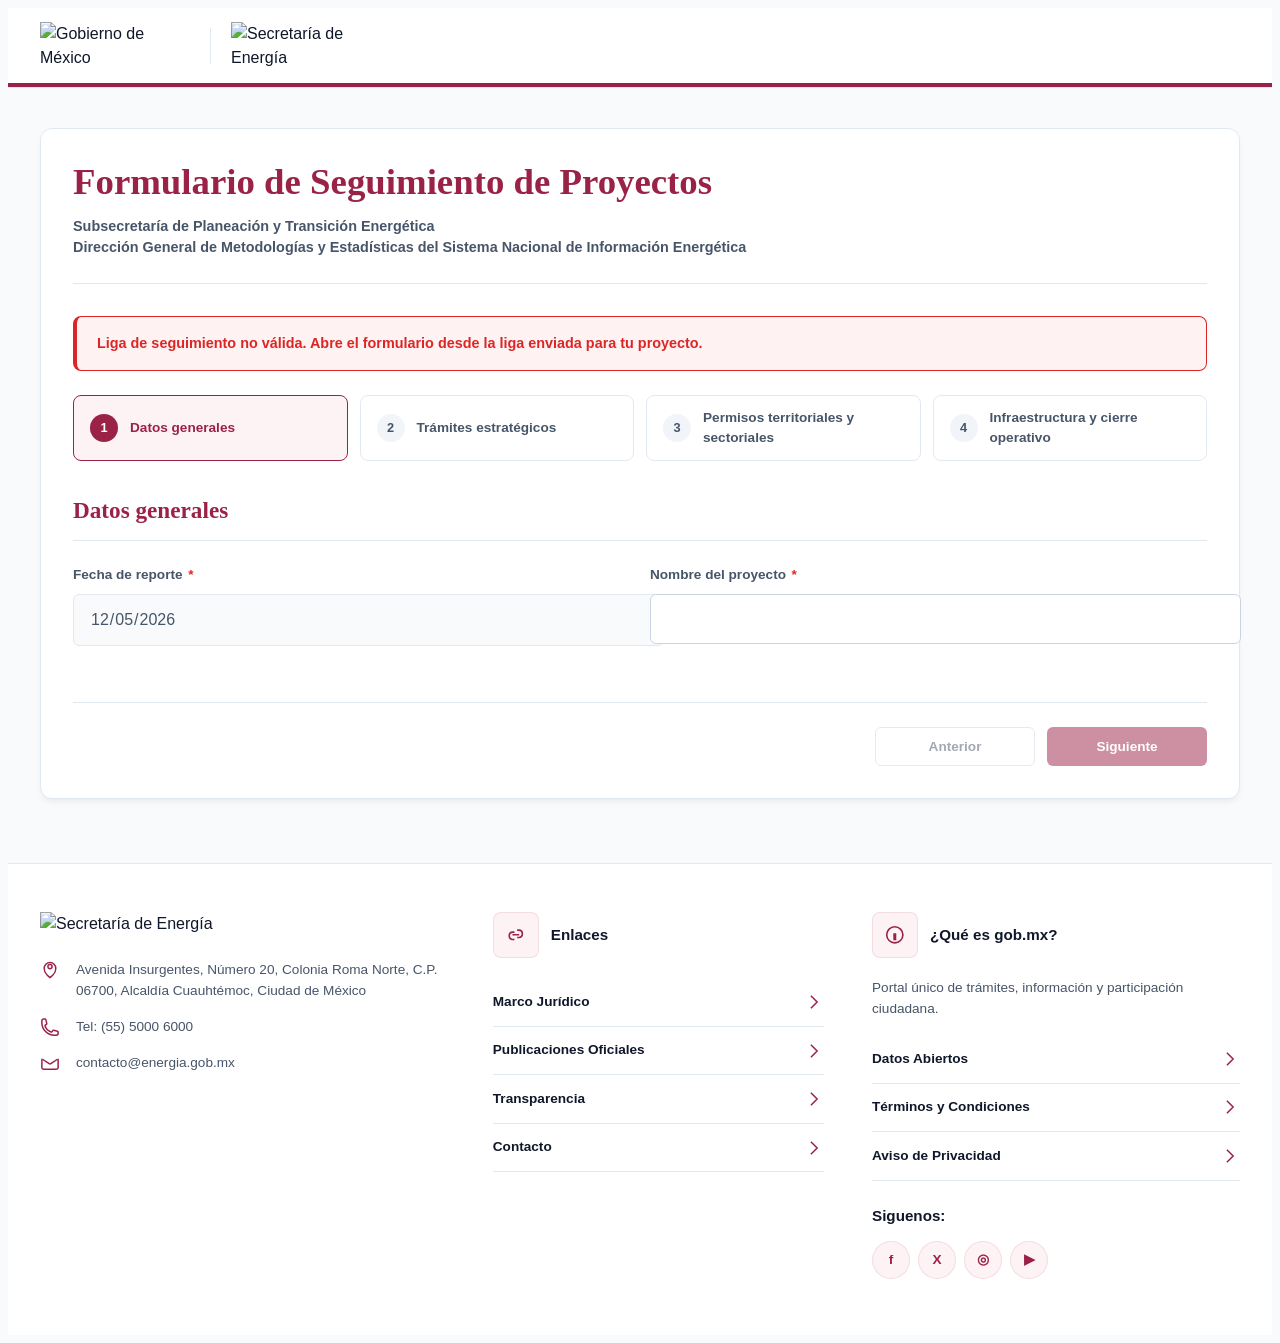
==== commit e75ec60c: "Mejora UX reporte interno y preloader de validación - Reporte interno: paginación de tabla detalle, " ====
--- a/index.html
+++ b/index.html
@@ -11,6 +11,19 @@
 </head>
 
 <body>
+    <div id="tracking-preloader" class="tracking-preloader" role="status" aria-live="polite">
+        <div class="tracking-preloader__card">
+            <div class="tracking-preloader__brand">
+                <img src="Estilos Institucionales/img/logo_gob.png" alt="Gobierno de México">
+                <span aria-hidden="true"></span>
+                <img src="Estilos Institucionales/img/logo_sener.png" alt="Secretaría de Energía">
+            </div>
+            <div class="tracking-preloader__spinner" aria-hidden="true"></div>
+            <p class="tracking-preloader__title">Validando liga de seguimiento</p>
+            <p class="tracking-preloader__sub" id="tracking-preloader-sub">Verificando acceso al proyecto…</p>
+        </div>
+    </div>
+
     <svg class="icon-sprite" aria-hidden="true" focusable="false">
         <symbol id="icon-map-pin" viewBox="0 0 24 24">
             <path d="M12 21s7-4.35 7-11a7 7 0 1 0-14 0c0 6.65 7 11 7 11Z" />
--- a/formulario-1c.css
+++ b/formulario-1c.css
@@ -69,6 +69,91 @@
     overflow: hidden;
 }
 
+.tracking-preloader {
+    position: fixed;
+    inset: 0;
+    z-index: 9999;
+    display: flex;
+    align-items: center;
+    justify-content: center;
+    background: rgba(255, 255, 255, 0.96);
+    backdrop-filter: blur(4px);
+    transition: opacity 0.35s ease, visibility 0.35s ease;
+}
+
+.tracking-preloader.is-hidden {
+    opacity: 0;
+    visibility: hidden;
+    pointer-events: none;
+}
+
+.tracking-preloader.is-error .tracking-preloader__spinner {
+    border-top-color: #b42318;
+    animation: none;
+}
+
+.tracking-preloader.is-error .tracking-preloader__title {
+    color: #b42318;
+}
+
+.tracking-preloader__card {
+    width: min(420px, 90vw);
+    padding: 2rem 1.75rem;
+    border: 1px solid rgba(15, 23, 42, 0.08);
+    border-top: 4px solid #9b2247;
+    border-radius: 12px;
+    background: #ffffff;
+    box-shadow: 0 20px 50px rgba(15, 23, 42, 0.15);
+    text-align: center;
+}
+
+.tracking-preloader__brand {
+    display: flex;
+    align-items: center;
+    justify-content: center;
+    gap: 0.75rem;
+    margin-bottom: 1.25rem;
+}
+
+.tracking-preloader__brand img {
+    height: 38px;
+    width: auto;
+}
+
+.tracking-preloader__brand span {
+    width: 1px;
+    height: 28px;
+    background: rgba(15, 23, 42, 0.18);
+}
+
+.tracking-preloader__spinner {
+    width: 52px;
+    height: 52px;
+    margin: 0.5rem auto 1rem;
+    border: 4px solid rgba(155, 34, 71, 0.15);
+    border-top-color: #9b2247;
+    border-radius: 50%;
+    animation: tracking-spin 0.85s linear infinite;
+}
+
+.tracking-preloader__title {
+    margin: 0 0 0.35rem;
+    color: #9b2247;
+    font-family: var(--font-heading, Georgia), serif;
+    font-size: 1.15rem;
+    font-weight: 700;
+}
+
+.tracking-preloader__sub {
+    margin: 0;
+    color: #53617a;
+    font-size: 0.88rem;
+}
+
+@keyframes tracking-spin {
+    to { transform: rotate(360deg); }
+}
+
 /* Animations */
 .animate-soft {
     animation-duration: 0.4s;
